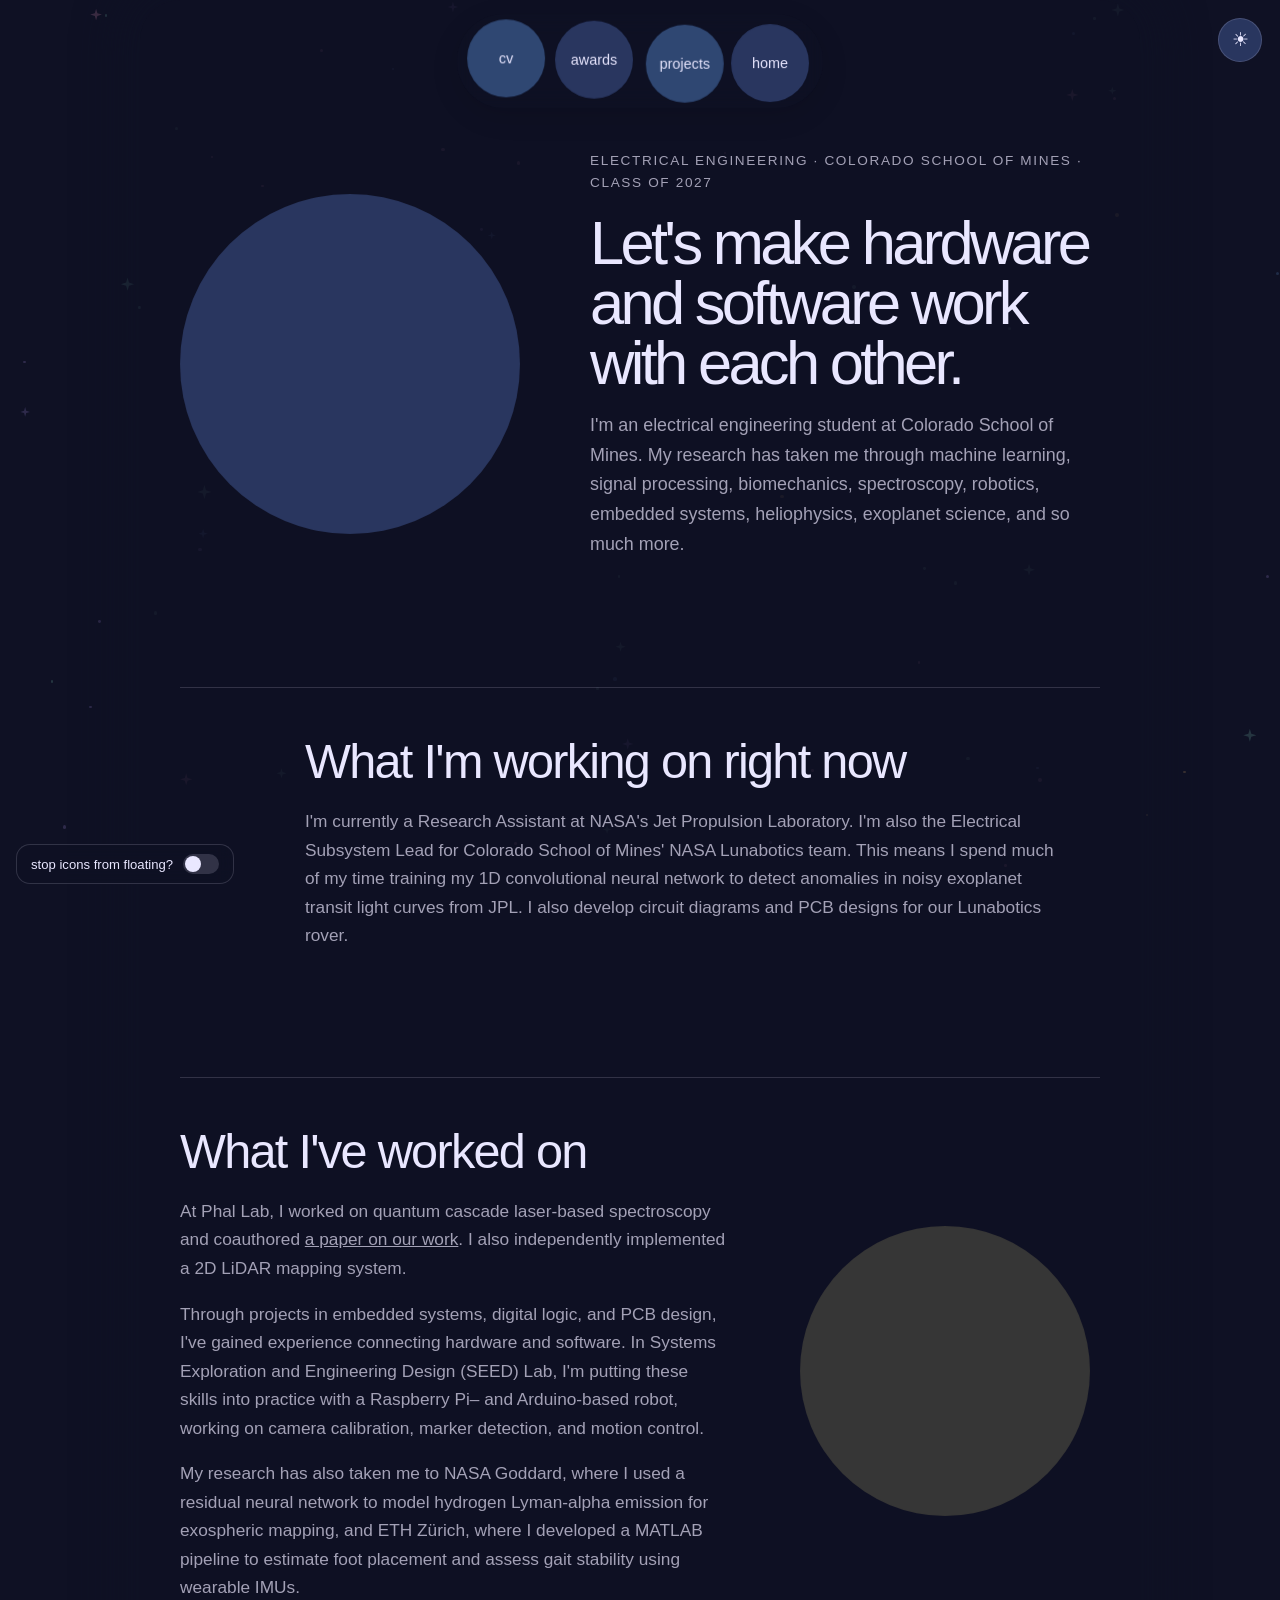
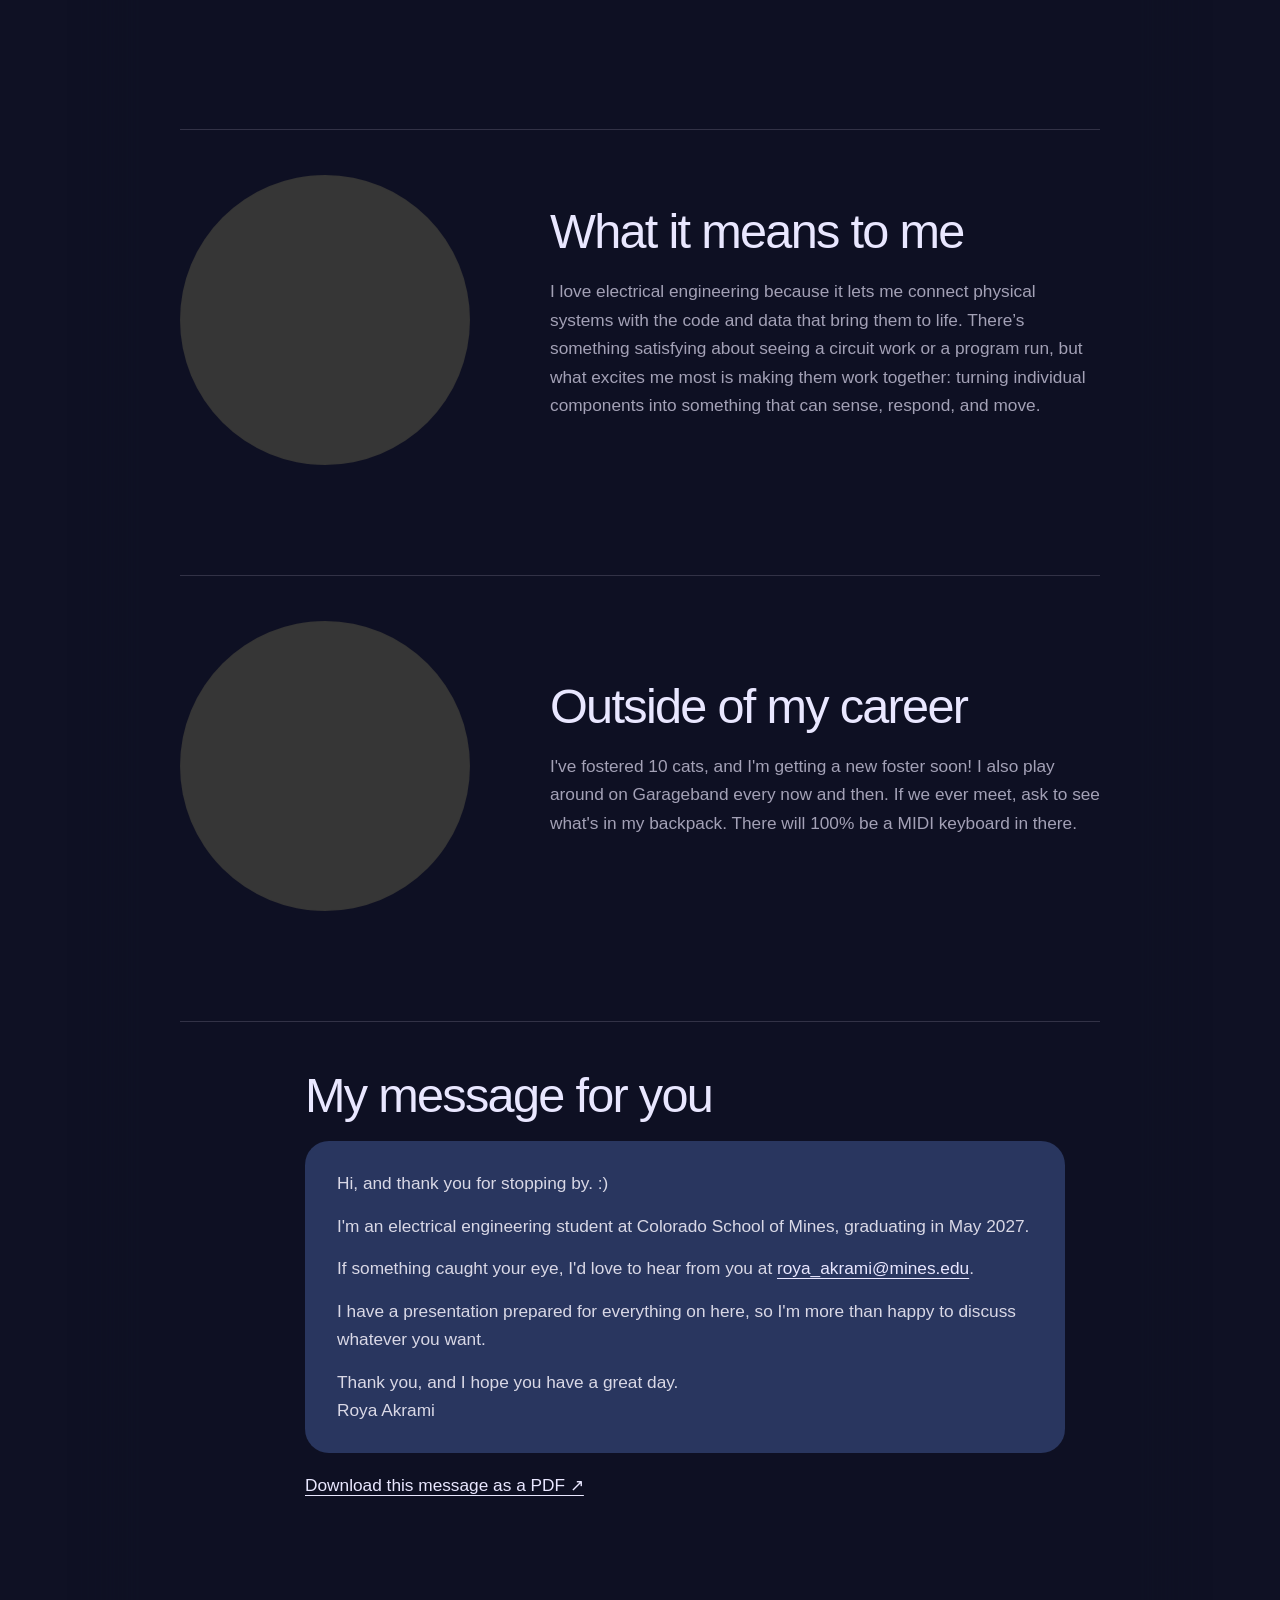
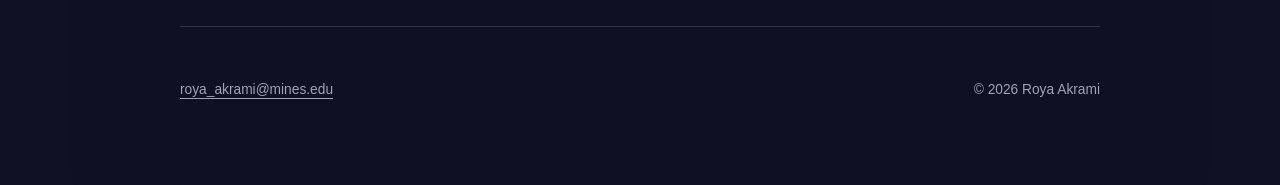
==== about.html @ 5b6cf04a "Update about.html" ====
<!doctype html>
<html lang="en">
<head>
  <meta charset="utf-8">
  <meta name="viewport" content="width=device-width, initial-scale=1">
  <title>About | Roya Akrami</title>
  <script>try{if(localStorage.getItem('theme')!=='light')document.documentElement.dataset.theme='dark'}catch(e){document.documentElement.dataset.theme='dark'}</script>
  <link rel="preconnect" href="https://fonts.googleapis.com"><link rel="preconnect" href="https://fonts.gstatic.com" crossorigin><link href="https://fonts.googleapis.com/css2?family=Alegreya:wght@400;500;700&family=Roboto:wght@400;500;700&display=swap" rel="stylesheet">
  <meta property="og:type" content="website">
  <meta property="og:title" content="Roya Akrami · Electrical Engineering Senior">
  <meta property="og:description" content="Electrical engineering, deep learning, and space science research at Colorado School of Mines.">
  <meta property="og:image" content="https://YOUR-SITE-ADDRESS/assets/og-image.png">
  <meta name="twitter:card" content="summary_large_image">
  <meta name="twitter:image" content="https://YOUR-SITE-ADDRESS/assets/og-image.png">
  <link rel="stylesheet" href="styles.css">
  <script src="script.js" defer></script>
</head>
<body class="section-page page-about" data-page="about">
  <div class="page-layout">
    <header class="section-orbit" aria-label="About page heading">
      <div class="bubble active-page-bubble bubble-lavender-light"><span>about</span></div>
    </header>

    <nav class="side-nav" aria-label="Portfolio sections">
      <a class="bubble bubble-link side-bubble bubble-sage" href="cv.html"><span>cv</span></a>
      <a class="bubble bubble-link side-bubble bubble-lavender-light" href="awards.html"><span>awards</span></a>
      <a class="bubble bubble-link side-bubble bubble-sage" href="projects.html"><span>projects</span></a>
      <a class="bubble bubble-link side-bubble bubble-lavender-light" href="home.html"><span>home</span></a>
    </nav>

    <main class="scroll-content about-content">
      <section class="about-intro content-block">
        <div data-title="Roya Akrami" data-caption="Headshot." class="round-photo profile-photo" style="--photo:url('assets/photos/profile.jpg')">
          
        </div>
        <div class="intro-copy">
          <p class="kicker">Electrical Engineering · Colorado School of Mines · Class of 2027</p>
          <h1>Let's make hardware and software work with each other.</h1>
          <p>I'm an electrical engineering student at Colorado School of Mines. My research has taken me through machine learning, signal processing, biomechanics, spectroscopy, robotics, embedded systems, heliophysics, exoplanet science, and so much more.</p>
        </div>
      </section>

      <section class="content-block text-section">
      <span class="section-number">  </span>
        <div>
          <h2>What I'm working on right now</h2>
          <p>I'm currently a Research Assistant at NASA's Jet Propulsion Laboratory. I'm also the Electrical Subsystem Lead for Colorado School of Mines' NASA Lunabotics team. This means I spend much of my time training my 1D convolutional neural network to detect anomalies in noisy exoplanet transit light curves from JPL. I also develop circuit diagrams and PCB designs for our Lunabotics rover.</p>
        </div>
      </section>

      <section class="content-block split-section">
        <div>
          <span class="section-number"> </span>
          <h2>What I've worked on</h2>
        
          <p>At Phal Lab, I worked on quantum cascade laser-based spectroscopy and coauthored <a href="https://pubmed.ncbi.nlm.nih.gov/41113146/" target="_blank" rel="noopener noreferrer">a paper on our work</a>. I also independently implemented a 2D LiDAR mapping system.</p>
        
          <p>Through projects in embedded systems, digital logic, and PCB design, I've gained experience connecting hardware and software. In Systems Exploration and Engineering Design (SEED) Lab, I'm putting these skills into practice with a Raspberry Pi– and Arduino-based robot, working on camera calibration, marker detection, and motion control.</p>
        
          <p>My research has also taken me to NASA Goddard, where I used a residual neural network to model hydrogen Lyman-alpha emission for exospheric mapping, and ETH Zürich, where I developed a MATLAB pipeline to estimate foot placement and assess gait stability using wearable IMUs.</p>
        </div>
        <div data-title="Research" data-caption="A moment from my research. Add a caption about where and when this was taken." class="round-photo medium-photo bubble-sage" style="--photo:url('assets/photos/about-research.jpg')">
          
        </div>
      </section>

      <section class="content-block split-section reverse">
        <div data-title="Presenting" data-caption="Presenting my work. Add a caption about the event." class="round-photo medium-photo bubble-lavender-light" style="--photo:url('assets/photos/about-presentation.jpg')">
          
        </div>
        <div>
      <span class="section-number">  </span>
          <h2>What it means to me</h2>
          <p>I love electrical engineering because it lets me connect physical systems with the code and data that bring them to life. There’s something satisfying about seeing a circuit work or a program run, but what excites me most is making them work together: turning individual components into something that can sense, respond, and move.</p>
        </div>
      </section>


      <section class="content-block split-section reverse">
        <div data-title="Presenting" data-caption="Presenting my work. Add a caption about the event." class="round-photo medium-photo bubble-lavender-light" style="--photo:url('assets/photos/about-presentation.jpg')">
          
        </div>
        <div>
      <span class="section-number">  </span>
          <h2>Outside of my career</h2>
          <p>I've fostered 10 cats, and I'm getting a new foster soon! I also play around on Garageband every now and then. If we ever meet, ask to see what's in my backpack. There will 100% be a MIDI keyboard in there.</p>
        </div>
      </section>
      
      <section class="content-block text-section cover-letter" id="cover-letter">
        <span class="section-number"> </span>
        <div>
          <h2>My message for you</h2>
          <div class="message-box">
            <p>Hi, and thank you for stopping by. :) </p>
            <p>I'm an electrical engineering student at Colorado School of Mines, graduating in May 2027.</p>
            <p>If something caught your eye, I'd love to hear from you at <a href="mailto:roya_akrami@mines.edu">roya_akrami@mines.edu</a>.</p>
            <p>I have a presentation prepared for everything on here, so I'm more than happy to discuss whatever you want.</p>
            <p>Thank you, and I hope you have a great day.<br>Roya Akrami</p>
          </div>
          <p class="cover-link"><a href="assets/cover-letter.pdf" target="_blank" rel="noopener">Download this message as a PDF ↗</a></p>
        </div>
      </section>

      <footer class="minimal-footer">
        <a href="mailto:roya_akrami@mines.edu">roya_akrami@mines.edu</a>
        <span>© 2026 Roya Akrami</span>
      </footer>
    </main>
  </div>
</body>
</html>
---- styles.css ----
:root {
  --ink: #211e36;
  --text: #25242a;
  --muted: #716f79;
  --paper: #ffffff;
  --lavender: #b9d7f5;
  --lavender-light: #e6f1ff;
  --sage: #d0e5fa;
  --line: rgba(33, 30, 54, 0.14);
  --shadow: 0 20px 60px rgba(30, 28, 51, 0.08);
  --side-space: 220px;
}

* { box-sizing: border-box; }
html { scroll-behavior: smooth; }
body { margin: 0; background: var(--paper); color: var(--text); font-family: Arial, Helvetica, sans-serif; }
a { color: inherit; }
button, a { -webkit-tap-highlight-color: transparent; }

.bubble {
  display: grid;
  place-items: center;
  border-radius: 50%;
  color: var(--ink);
  text-decoration: none;
  text-align: center;
  user-select: none;
  transform-origin: center;
}
.bubble-sage { background: var(--sage); }
.bubble-lavender { background: var(--lavender); }
.bubble-lavender-light { background: var(--lavender-light); }
.bubble-link { cursor: pointer; transition: filter 180ms ease, box-shadow 180ms ease; }
.bubble-link:hover { filter: saturate(1.06) brightness(.985); box-shadow: var(--shadow); }
.bubble-link:focus-visible { outline: 3px solid var(--ink); outline-offset: 5px; }

/* HOME */
.home-page { min-height: 100vh; overflow: hidden; }
.bubble-home { position: relative; width: 100vw; height: 100vh; min-height: 680px; overflow: hidden; background: #fff; }
.home-note { position: absolute; top: 7vh; left: 21vw; z-index: 2; font-size: clamp(1rem, 1.5vw, 1.45rem); color: var(--muted); letter-spacing: .01em; }
.home-caption { position: absolute; left: 50%; bottom: 4.5vh; transform: translateX(-50%); z-index: 2; width: min(90vw, 850px); text-align: center; font-size: .95rem; color: var(--muted); letter-spacing: .06em; text-transform: uppercase; }
.name-bubble { position: absolute; z-index: 4; left: 50%; top: 50%; width: clamp(330px, 31vw, 500px); aspect-ratio: 1; transform: translate(-50%, -50%); font-size: clamp(3.6rem, 6vw, 6.8rem); line-height: .98; letter-spacing: -.055em; animation: breathe 7s ease-in-out infinite; }
.name-bubble strong { font-weight: 700; }
.home-nav { position: absolute; z-index: 3; width: clamp(165px, 15vw, 245px); aspect-ratio: 1; font-size: clamp(1.45rem, 2.3vw, 2.4rem); letter-spacing: -.03em; }
.about-bubble { left: 24%; top: 22%; animation: floatA 8s ease-in-out infinite; }
.projects-bubble { right: 13%; top: 19%; animation: floatB 9s ease-in-out infinite; }
.cv-bubble { left: 11%; bottom: 14%; animation: floatB 8.5s ease-in-out infinite reverse; }
.awards-bubble { right: 11%; bottom: 14%; animation: floatA 9.5s ease-in-out infinite reverse; }

@keyframes floatA { 0%,100%{translate:0 0;} 35%{translate:14px -18px;} 70%{translate:-8px 11px;} }
@keyframes floatB { 0%,100%{translate:0 0;} 40%{translate:-13px 15px;} 75%{translate:10px -8px;} }
@keyframes breathe { 0%,100%{scale:1;} 50%{scale:1.018;} }

/* SECTION PAGE LAYOUT */
.section-page { min-height: 100vh; background: #fff; }
.page-layout { position: relative; min-height: 100vh; }
.section-orbit { position: fixed; z-index: 20; top: 34px; left: 42px; width: 300px; pointer-events: none; }
.active-page-bubble { width: clamp(185px, 18vw, 290px); aspect-ratio: 1; font-size: clamp(1.8rem, 2.4vw, 2.8rem); box-shadow: 0 15px 50px rgba(33,30,54,.04); pointer-events: auto; }
.orbit-note { width: 240px; margin: 18px 0 0 18px; color: var(--muted); font-size: .86rem; line-height: 1.35; }
.side-nav { position: fixed; z-index: 30; top: 50%; right: 38px; transform: translateY(-50%); display: grid; gap: 8px; }
.side-bubble { width: clamp(88px, 8.8vw, 135px); aspect-ratio: 1; font-size: clamp(.9rem, 1.25vw, 1.25rem); animation: sideFloat 7s ease-in-out infinite; }
.side-bubble:nth-child(2) { animation-delay: -1.6s; }
.side-bubble:nth-child(3) { animation-delay: -3.2s; }
.side-bubble:nth-child(4) { animation-delay: -4.8s; }
@keyframes sideFloat { 0%,100%{translate:0 0;} 50%{translate:0 -7px;} }

.scroll-content { width: min(100% - var(--side-space), 1080px); margin-left: clamp(70px, 17vw, 310px); padding: 220px 60px 80px 0; }
.content-block { margin-bottom: 110px; }
.kicker { margin: 0 0 18px; color: var(--muted); font-size: .85rem; letter-spacing: .12em; text-transform: uppercase; }
h1 { margin: 0; max-width: 920px; color: var(--ink); font-size: clamp(3rem, 6vw, 6.3rem); line-height: .98; letter-spacing: -.06em; font-weight: 500; }
h2 { color: var(--ink); letter-spacing: -.035em; }
p { line-height: 1.65; }
.page-copy > p:last-child { max-width: 760px; margin-top: 28px; color: var(--muted); font-size: 1.15rem; }

/* PHOTO CIRCLES */
.round-photo { position: relative; flex: 0 0 auto; overflow: hidden; border-radius: 50%; background-color: var(--lavender-light); background-image: var(--photo); background-size: cover; background-position: center; box-shadow: inset 0 0 0 1px rgba(33,30,54,.03); }
.round-photo::after { content:""; position:absolute; inset:0; background: linear-gradient(180deg, transparent 60%, rgba(33,30,54,.20)); opacity:.35; pointer-events:none; }
.photo-hint { position: absolute; z-index: 2; left: 50%; top: 50%; transform: translate(-50%, -50%); width: 75%; text-align: center; color: rgba(33,30,54,.65); font-size: .78rem; line-height: 1.35; }

/* ABOUT */
.about-intro { display: grid; grid-template-columns: 340px 1fr; gap: 70px; align-items: center; }
.profile-photo { width: 340px; height: 340px; }
.intro-copy h1 { font-size: clamp(2.8rem, 4.8vw, 5.4rem); }
.intro-copy > p:last-child { color: var(--muted); font-size: 1.12rem; }
.text-section { display: grid; grid-template-columns: 90px 1fr; gap: 35px; padding-top: 45px; border-top: 1px solid var(--line); }
.section-number { font-size: .85rem; color: var(--muted); }
.text-section h2, .split-section h2 { margin: 0 0 18px; font-size: clamp(2.2rem, 3.8vw, 4rem); font-weight: 500; }
.text-section p, .split-section p { max-width: 760px; color: var(--muted); font-size: 1.08rem; }
.split-section { display: grid; grid-template-columns: minmax(0,1fr) 300px; gap: 70px; align-items: center; padding-top: 45px; border-top: 1px solid var(--line); }
.split-section.reverse { grid-template-columns: 300px minmax(0,1fr); }
.medium-photo { width: 290px; height: 290px; }

/* PROJECTS */
.project-story { display: grid; grid-template-columns: 310px minmax(0,1fr); gap: 65px; align-items: center; min-height: 360px; padding-top: 55px; border-top: 1px solid var(--line); }
.project-story.flip { grid-template-columns: minmax(0,1fr) 310px; }
.project-story.flip .round-photo { grid-column: 2; }
.project-story.flip .story-copy { grid-column: 1; grid-row: 1; }
.project-circle { width: 300px; height: 300px; }
.project-meta { margin: 0 0 12px; color: var(--muted); font-size: .86rem; letter-spacing: .04em; }
.story-copy h2 { margin: 0 0 16px; font-size: clamp(2rem, 3.5vw, 3.8rem); font-weight: 500; line-height: 1.05; }
.story-copy p:not(.project-meta):not(.tools) { max-width: 650px; color: var(--muted); font-size: 1.08rem; }
.tools { margin-top: 28px; color: var(--ink); font-size: .9rem; letter-spacing: .04em; }

/* AWARDS */
.award-list { border-top: 1px solid var(--line); }
.award-item { display: grid; grid-template-columns: 110px 1fr; gap: 36px; padding: 42px 0 46px; border-bottom: 1px solid var(--line); }
.award-year { display: grid; place-items: center; width: 82px; height: 82px; border-radius: 50%; background: var(--lavender-light); color: var(--ink); font-size: .9rem; }
.award-item:nth-child(odd) .award-year { background: var(--sage); }
.award-item h2 { margin: 0 0 10px; font-size: clamp(1.7rem, 2.8vw, 2.8rem); font-weight: 500; }
.award-item p { max-width: 730px; margin: 0 0 10px; color: var(--muted); font-size: 1.02rem; }
.award-item div > span { color: var(--muted); font-size: .88rem; }
.award-photo-row { display: flex; justify-content: space-between; gap: 24px; }
.award-photo { width: min(28%, 260px); aspect-ratio: 1; }
.leadership-bubble-section { display: grid; grid-template-columns: 240px 1fr; gap: 60px; padding-top: 50px; border-top: 1px solid var(--line); }
.leadership-bubble { display: grid; place-items: center; width: 220px; height: 220px; border-radius: 50%; color: var(--ink); font-size: 1.35rem; }
.leadership-copy { display: grid; gap: 60px; }
.leadership-copy h2 { margin: 0 0 14px; font-size: clamp(1.8rem, 2.9vw, 3rem); font-weight: 500; }
.leadership-copy article > p:last-child { color: var(--muted); }

/* CV */
.cv-actions { display: flex; flex-wrap: wrap; gap: 12px; margin-top: 32px; }
.cv-actions a { padding: 11px 16px; border: 1px solid var(--ink); border-radius: 999px; text-decoration: none; font-size: .9rem; }
.cv-actions a:hover { background: var(--ink); color: #fff; }
.cv-section { display: grid; grid-template-columns: 180px minmax(0,1fr); gap: 50px; padding-top: 45px; border-top: 1px solid var(--line); }
.cv-label { color: var(--muted); font-size: .85rem; letter-spacing: .1em; text-transform: uppercase; }
.cv-body { display: grid; gap: 46px; }
.cv-body article { max-width: 780px; }
.cv-heading { display: flex; justify-content: space-between; gap: 30px; align-items: baseline; }
.cv-heading h2, .compact-list h2, .cv-awards-grid h2 { margin: 0; font-size: clamp(1.4rem, 2.2vw, 2rem); font-weight: 500; }
.cv-heading span { flex: 0 0 auto; color: var(--muted); font-size: .86rem; }
.role { margin: 7px 0 8px; color: var(--ink); font-weight: 600; }
.cv-body p, .cv-body li { color: var(--muted); line-height: 1.6; }
.cv-body ul { margin: 10px 0 0; padding-left: 20px; }
.cv-body li + li { margin-top: 8px; }
.compact-list { gap: 30px; }
.compact-list p { margin-bottom: 0; }
.cv-awards-grid { grid-template-columns: repeat(2, minmax(0,1fr)); gap: 28px 45px; }
.cv-awards-grid article { padding-bottom: 22px; border-bottom: 1px solid var(--line); }
.cv-awards-grid p { margin: 8px 0 0; }
.skill-cloud { margin: 0; color: var(--ink) !important; font-size: clamp(1.35rem, 2.5vw, 2.3rem); line-height: 1.45 !important; letter-spacing: -.02em; }
.contact-lines { gap: 12px; }
.contact-lines a { width: fit-content; text-underline-offset: 4px; }

.minimal-footer { display: flex; justify-content: space-between; gap: 30px; padding: 55px 0 8px; border-top: 1px solid var(--line); color: var(--muted); font-size: .86rem; }
.minimal-footer a { text-underline-offset: 4px; }

/* TRANSITION OVERLAY CREATED BY JS */
.transition-bubble { position: fixed; z-index: 9999; margin: 0; border-radius: 50%; pointer-events: none; display: grid; place-items: center; color: var(--ink); text-align:center; will-change: transform; }
.transition-bubble span { transition: opacity 180ms ease; }
body.is-transitioning .transition-bubble span { opacity: 0; }

@media (max-width: 1100px) {
  :root { --side-space: 165px; }
  .section-orbit { left: 28px; }
  .side-nav { right: 24px; }
  .scroll-content { margin-left: 220px; padding-right: 40px; }
  .about-intro { grid-template-columns: 260px 1fr; gap: 45px; }
  .profile-photo { width: 260px; height: 260px; }
  .project-story, .project-story.flip { grid-template-columns: 240px 1fr; gap: 45px; }
  .project-story.flip .round-photo { grid-column: 1; }
  .project-story.flip .story-copy { grid-column: 2; }
  .project-circle { width: 230px; height: 230px; }
}

@media (max-width: 820px) {
  .home-note { left: 8vw; top: 5vh; }
  .name-bubble { width: min(62vw, 390px); }
  .home-nav { width: min(31vw, 190px); }
  .about-bubble { left: 5%; top: 22%; }
  .projects-bubble { right: 5%; top: 20%; }
  .cv-bubble { left: 5%; bottom: 17%; }
  .awards-bubble { right: 5%; bottom: 16%; }
  .home-caption { font-size: .75rem; }

  .section-orbit { position: absolute; top: 24px; left: 22px; width: auto; }
  .active-page-bubble { width: 160px; }
  .orbit-note { display: none; }
  .side-nav { position: fixed; top: auto; bottom: 14px; left: 50%; right: auto; transform: translateX(-50%); display: flex; gap: 6px; padding: 7px; border-radius: 999px; background: rgba(255,255,255,.86); backdrop-filter: blur(12px); box-shadow: 0 10px 30px rgba(33,30,54,.08); }
  .side-bubble { width: 62px; font-size: .75rem; animation: none; }
  .scroll-content { width: auto; margin-left: 0; padding: 220px 22px 110px; }
  .about-intro { grid-template-columns: 1fr; }
  .profile-photo { width: min(70vw, 330px); height: auto; aspect-ratio: 1; }
  .split-section, .split-section.reverse { grid-template-columns: 1fr; }
  .medium-photo { width: min(65vw, 280px); height: auto; aspect-ratio: 1; }
  .split-section.reverse .round-photo { grid-row: 2; }
  .project-story, .project-story.flip { grid-template-columns: 1fr; gap: 30px; }
  .project-story.flip .round-photo, .project-story.flip .story-copy { grid-column: 1; }
  .project-story.flip .round-photo { grid-row: 1; }
  .project-story.flip .story-copy { grid-row: 2; }
  .project-circle { width: min(68vw, 300px); height: auto; aspect-ratio: 1; }
  .award-photo-row { flex-wrap: wrap; justify-content: flex-start; }
  .award-photo { width: 42%; }
  .leadership-bubble-section { grid-template-columns: 1fr; }
  .leadership-bubble { width: 180px; height: 180px; }
  .cv-section { grid-template-columns: 1fr; gap: 24px; }
  .cv-label { padding-bottom: 9px; border-bottom: 1px solid var(--line); }
}

@media (max-width: 560px) {
  .bubble-home { min-height: 620px; }
  .name-bubble { top: 48%; width: 66vw; font-size: 13vw; }
  .home-nav { width: 30vw; font-size: 1rem; }
  .about-bubble { top: 19%; left: 4%; }
  .projects-bubble { top: 17%; right: 4%; }
  .cv-bubble { left: 4%; bottom: 14%; }
  .awards-bubble { right: 4%; bottom: 12%; }
  .home-caption { bottom: 2vh; font-size: .63rem; }
  h1 { font-size: clamp(2.8rem, 14vw, 4.5rem); }
  .text-section { grid-template-columns: 1fr; gap: 10px; }
  .award-item { grid-template-columns: 1fr; gap: 20px; }
  .award-photo { width: 68%; }
  .cv-heading { display: block; }
  .cv-heading span { display: block; margin-top: 6px; }
  .cv-awards-grid { grid-template-columns: 1fr; }
  .minimal-footer { flex-direction: column; }
}

@media (prefers-reduced-motion: reduce) {
  *, *::before, *::after { scroll-behavior: auto !important; animation-duration: .01ms !important; animation-iteration-count: 1 !important; transition-duration: .01ms !important; }
}
.page-entry-wash { position: fixed; inset: 0; z-index: 9998; pointer-events: none; }


/* give the floating bubbles enough space */
.home-page {
  overflow: auto;
}

.bubble-home {
  --nav-size: min(18vw, 245px);
  --name-size: min(34vw, 500px);

  display: grid;
  grid-template-columns: var(--nav-size) var(--name-size) var(--nav-size);
  grid-template-areas:
    "about name projects"
    "cv name awards"
    "caption caption caption";

  gap: 48px;
  place-items: center;
  place-content: center;
  width: 100%;
  height: auto;
  min-height: 100vh;
  padding: 40px 24px;
}

/* let the grid position the bubbles */
.bubble-home > .bubble {
  position: relative;
  inset: auto;
  transform: none;
}

.bubble-home .name-bubble {
  grid-area: name;
  width: var(--name-size);
}

.bubble-home .home-nav {
  width: var(--nav-size);
}

.bubble-home .about-bubble { grid-area: about; }
.bubble-home .projects-bubble { grid-area: projects; }
.bubble-home .cv-bubble { grid-area: cv; }
.bubble-home .awards-bubble { grid-area: awards; }

.bubble-home .home-caption {
  grid-area: caption;
  position: static;
  transform: none;
  width: 100%;
}

/* smaller screens: put the name between two rows of links */
@media (max-width: 820px) {
  .bubble-home {
    --nav-size: min(30vw, 180px);
    --name-size: min(62vw, 360px);

    grid-template-columns: repeat(2, var(--nav-size));
    grid-template-areas:
      "about projects"
      "name name"
      "cv awards"
      "caption caption";

    gap: 42px;
    padding: 32px 20px;
  }
}

/* remove the large top-left bubble */
.section-orbit {
  display: none;
}

/* reduce the space above the page content */
.section-page .scroll-content {
  padding-top: 70px;
}

@media (min-width: 821px) {
  .side-nav {
    left: 38px;
    right: auto;
  }
}

/* TWINKLING STARS */
/* The stars sit above the white background and behind all the page content. */
body { isolation: isolate; }
.bubble-home { background: transparent; }

.star-field {
  position: fixed;
  inset: 0;
  z-index: -1;
  overflow: hidden;
  pointer-events: none;
}

.twinkle-star {
  position: absolute;
  display: block;
  border-radius: 50%;
  background: #669bd5;
  opacity: .3;
  animation: star-twinkle 5s ease-in-out infinite;
}

/* A few larger, four-point stars mixed in with the little dots. */
.twinkle-star.sparkle {
  border-radius: 0;
  clip-path: polygon(50% 0%, 61% 38%, 100% 50%, 61% 62%, 50% 100%, 39% 62%, 0% 50%, 39% 38%);
}

@keyframes star-twinkle {
  0%, 100% { opacity: .15; transform: scale(.75); }
  50% { opacity: .8; transform: scale(1.15); }
}

/* Keep the stars still when a visitor has requested less animation. */
@media (prefers-reduced-motion: reduce) {
  .twinkle-star {
    animation: none !important;
    opacity: .3;
    transform: none;
  }
}

/* AWARDS PAGE: use the existing award rows instead of CV sections. */
.page-awards .scroll-content {
  width: min(1000px, calc(100% - 280px));
  margin-left: clamp(200px, 18vw, 280px);
  padding-right: 0;
}

.page-awards .page-copy { margin-bottom: 48px; }
.page-awards .award-list { border-top: 0; margin-bottom: 56px; }

.page-awards .award-item {
  grid-template-columns: 82px minmax(0, 1fr) auto;
  align-items: start;
  gap: 28px;
  padding: 32px 0;
}

.page-awards .award-item h2 {
  font-size: clamp(1.4rem, 2.2vw, 2.1rem);
  line-height: 1.15;
}

.page-awards .award-kind {
  margin: 0 0 8px;
  color: #4d6a87;
  font-size: .72rem;
  letter-spacing: .1em;
  text-transform: uppercase;
}

.page-awards .award-date { margin-bottom: 0; font-size: .9rem; }

.award-amount {
  padding-top: 22px;
  color: var(--ink);
  font-size: 1.1rem;
  white-space: nowrap;
}

.award-amount small { font-size: .8rem; color: var(--muted); }

.page-awards .award-featured {
  margin-bottom: 8px;
  padding: 28px;
  border: 1px solid #d2e3f4;
  border-radius: 24px;
  background: rgba(230, 241, 255, .8);
}

.page-awards .award-featured .award-year { background: #fff; }

@media (max-width: 1100px) {
  .page-awards .award-item { grid-template-columns: 82px minmax(0, 1fr); }
  .award-amount { grid-column: 2; padding-top: 0; margin-top: -12px; }
}

@media (max-width: 820px) {
  .page-awards .scroll-content {
    width: auto;
    margin-left: 0;
    padding: 56px 22px 120px;
  }
}

@media (max-width: 560px) {
  .page-awards .award-item { grid-template-columns: 56px minmax(0, 1fr); gap: 18px; }
  .page-awards .award-year { width: 56px; height: 56px; font-size: .72rem; }
  .page-awards .award-featured { padding: 20px 16px; }
}


/* =====================================================
   NEW: night mode, stars, photos, lightbox, intro, CV
   ===================================================== */

/* ---------- Night mode ---------- */
:root { --veil: rgba(255,255,255,.74); --nav-bg: rgba(255,255,255,.86); --award-feature-bg: rgba(230,241,255,.8); --award-feature-line: #d2e3f4; --kind: #4d6a87; --star-max: .42; --select-bg: #f6c6e2; --select-text: #211e36; color-scheme: light; }
:root[data-theme="dark"] {
  --ink: #e9e7ff; --text: #d9d8e6; --muted: #a3a1b6; --paper: #0f1124;
  --lavender: #3b4b80; --lavender-light: #29365f; --sage: #2f4772;
  --line: rgba(233,231,255,.16); --shadow: 0 20px 60px rgba(0,0,0,.4);
  --veil: rgba(15,17,36,.74); --nav-bg: rgba(15,17,36,.86);
  --award-feature-bg: rgba(41,54,95,.7); --award-feature-line: #3b4b80; --kind: #9fb8d6;
  --star-max: .8; --select-bg: #8a63d2; --select-text: #ffffff; color-scheme: dark;
}
body, .section-page { background: var(--paper); transition: background-color 300ms ease, color 300ms ease; }
.bubble { transition: background-color 300ms ease; }
.page-awards .award-kind { color: var(--kind); }
.page-awards .award-featured { border-color: var(--award-feature-line); background: var(--award-feature-bg); }
.page-awards .award-featured .award-year { background: var(--paper); }
@media (max-width: 820px) { .side-nav { background: var(--nav-bg); } }

.theme-toggle {
  position: fixed; z-index: 60; top: 18px; right: 18px; width: 44px; height: 44px;
  border: 1px solid var(--line); border-radius: 50%; background: var(--lavender-light);
  color: var(--ink); font-size: 1.2rem; line-height: 1; cursor: pointer;
  display: grid; place-items: center; transition: transform 200ms ease, background-color 300ms ease;
}
.theme-toggle:hover { transform: rotate(18deg) scale(1.08); }
.theme-toggle:focus-visible { outline: 3px solid var(--ink); outline-offset: 3px; }

/* ---------- Highlight color ---------- */
::selection { background: var(--select-bg); color: var(--select-text); }
::-moz-selection { background: var(--select-bg); color: var(--select-text); }

/* ---------- Stars: pastel colors, quieter, faded behind text ---------- */
.twinkle-star { opacity: .2; }
@keyframes star-twinkle {
  0%, 100% { opacity: .08; transform: scale(.75); }
  50% { opacity: var(--star-max); transform: scale(1.1); }
}
/* Soft feathered veil behind the reading area so stars never fight with the words */
.section-page .scroll-content {
  background: var(--veil);
  border-radius: 40px;
  box-shadow: 0 0 40px 24px var(--veil);
}

/* ---------- Floating bubbles are now driven by script.js ---------- */
.bubble-home .home-nav, .side-bubble { animation: none; }
.bubble-home .bubble, .side-bubble, .enter-bubble { will-change: translate; }

/* ---------- Photos: black & white until hover (headshot stays in color) ---------- */
.round-photo { cursor: zoom-in; }
.round-photo:not(.profile-photo) { filter: grayscale(1); transition: filter 450ms ease, transform 450ms ease; }
.round-photo:not(.profile-photo):hover,
.round-photo:not(.profile-photo):focus-visible { filter: grayscale(0); }
.round-photo:focus-visible { outline: 3px solid var(--ink); outline-offset: 5px; }

/* ---------- Photo lightbox ---------- */
.lightbox { position: fixed; inset: 0; z-index: 200; display: grid; place-items: center; padding: 24px; background: rgba(15,17,36,.66); backdrop-filter: blur(6px); opacity: 0; visibility: hidden; transition: opacity 250ms ease, visibility 250ms; }
.lightbox.open { opacity: 1; visibility: visible; }
.lightbox-window { position: relative; width: min(920px, 100%); max-height: 92vh; display: grid; grid-template-rows: minmax(0, 1fr) auto; overflow: hidden; border-radius: 28px; background: var(--paper); color: var(--text); box-shadow: 0 30px 90px rgba(0,0,0,.35); transform: translateY(14px) scale(.98); transition: transform 280ms ease; }
.lightbox.open .lightbox-window { transform: none; }
.lightbox-image-wrap { display: grid; place-items: center; min-height: 160px; background: var(--lavender-light); overflow: hidden; }
.lightbox-image { display: none; max-width: 100%; max-height: 68vh; object-fit: contain; }
.lightbox-missing { display: none; margin: 60px 20px; color: var(--muted); }
.lightbox-text { padding: 22px 28px 26px; }
.lightbox-text h3 { margin: 0 0 8px; color: var(--ink); font-size: 1.3rem; font-weight: 600; letter-spacing: -.02em; }
.lightbox-text p { margin: 0; color: var(--muted); line-height: 1.55; }
.lightbox-close { position: absolute; z-index: 2; top: 12px; right: 12px; width: 40px; height: 40px; border: 0; border-radius: 50%; background: var(--paper); color: var(--ink); font-size: 1.6rem; line-height: 1; cursor: pointer; box-shadow: 0 4px 14px rgba(0,0,0,.2); }
.lightbox-close:focus-visible { outline: 3px solid var(--ink); outline-offset: 2px; }
body.lightbox-open { overflow: hidden; }

/* ---------- Intro page ---------- */
.intro-page { min-height: 100vh; overflow: hidden; }
.intro { min-height: 100vh; display: flex; flex-direction: column; align-items: center; justify-content: center; gap: 22px; padding: 40px 24px; text-align: center; }
.intro-title { max-width: 900px; font-size: clamp(2.6rem, 7vw, 6.4rem); min-height: 1.1em; }
.intro-sub { margin: 0; min-height: 1.6em; color: var(--muted); font-size: clamp(1.05rem, 2.2vw, 1.7rem); letter-spacing: -.01em; }
.caret { display: inline-block; width: 3px; height: .95em; margin-left: 4px; vertical-align: -.1em; background: var(--ink); animation: caret-blink 1s steps(1) infinite; }
.intro-sub .caret { height: .9em; }
@keyframes caret-blink { 50% { opacity: 0; } }
.enter-bubble { width: clamp(130px, 14vw, 180px); aspect-ratio: 1; margin-top: 28px; font-size: clamp(1.2rem, 1.8vw, 1.6rem); letter-spacing: -.02em; }
.intro-hint { margin: 0; color: var(--muted); font-size: .8rem; letter-spacing: .08em; text-transform: uppercase; }
.intro-ready .enter-bubble, .intro-ready .intro-hint { opacity: 0; pointer-events: none; transition: opacity 700ms ease; }
.intro-ready.intro-done .enter-bubble, .intro-ready.intro-done .intro-hint { opacity: 1; pointer-events: auto; }
.intro-ready.intro-done .intro-hint { opacity: .8; }

/* ---------- About: cover letter placeholder ---------- */
.placeholder-box { max-width: 760px; padding: 28px 32px; border: 2px dashed var(--line); border-radius: 24px; background: var(--lavender-light); }
.placeholder-box p { margin: 0 0 14px; color: var(--muted); font-size: 1.02rem; }
.placeholder-box p:last-child { margin-bottom: 0; }
.placeholder-box .placeholder-tag { color: var(--ink); font-size: .72rem; font-weight: 700; letter-spacing: .12em; }
.cover-link { margin-top: 18px; }
.cover-link a { color: var(--ink); text-underline-offset: 4px; }

/* ---------- CV page: PDF preview ---------- */
.cv-head { margin-bottom: 36px; }
.cv-viewer { height: min(82vh, 1100px); margin-bottom: 70px; overflow: hidden; border: 1px solid var(--line); border-radius: 24px; background: var(--lavender-light); }
.cv-viewer object { display: block; width: 100%; height: 100%; }
.cv-viewer p { padding: 40px 28px; color: var(--muted); }
.page-cv .cv-actions a { color: var(--ink); border-color: var(--ink); }
.page-cv .cv-actions a:hover { background: var(--ink); color: var(--paper); }
@media (max-width: 820px) { .cv-viewer { height: 70vh; } }

/* =====================================================
   ROUND 2: CV-style type, top nav, flip bubble, search
   ===================================================== */
body { font-family: "Roboto", Arial, Helvetica, sans-serif; }
h1, h2, h3, .name-bubble, .intro-title, .lightbox-text h3 { font-family: "Alegreya", Georgia, "Times New Roman", serif; }
h1 { font-weight: 500; letter-spacing: -.03em; }
h2 { letter-spacing: -.01em; }
.name-bubble { letter-spacing: -.03em; }
.award-item h2, .story-copy h2 { font-weight: 700; }
.section-page .scroll-content, .page-awards .scroll-content { margin-left: auto; margin-right: auto; width: min(1000px, calc(100% - 48px)); padding: 150px 40px 80px; }

/* Navigation along the top */
.side-nav, .side-nav:is(*) { position: fixed; top: 14px; left: 50%; right: auto; bottom: auto; transform: translateX(-50%); display: flex; flex-direction: row; gap: 10px; padding: 8px 12px; border-radius: 999px; background: var(--nav-bg); backdrop-filter: blur(10px); box-shadow: 0 8px 28px rgba(0,0,0,.12); }
.side-bubble { width: 78px; font-size: .9rem; }
@media (max-width: 560px) { .side-bubble { width: 62px; font-size: .75rem; } .section-page .scroll-content, .page-awards .scroll-content { padding: 120px 20px 80px; } }

/* Home: link bubbles across the top, name below */
.bubble-home { --nav-size: min(19vw, 210px); grid-template-columns: repeat(4, 1fr); grid-template-areas: "about projects awards cv" "name name name name" "caption caption caption caption"; grid-template-rows: auto 1fr auto; align-content: stretch; gap: 20px 16px; padding: 56px 24px 28px; }
.bubble-home .name-bubble { --name-size: min(60vw, 420px); }
@media (max-width: 820px) { .bubble-home { --nav-size: min(30vw, 150px); grid-template-columns: repeat(2, 1fr); grid-template-areas: "about projects" "awards cv" "name name" "caption caption"; } }

/* Name bubble flips to a photo */
.name-bubble { padding: 0; border: 0; background: none; font: inherit; color: var(--ink); cursor: pointer; perspective: 1200px; font-size: clamp(3.4rem, 6vw, 6.4rem); line-height: .98; font-family: "Alegreya", Georgia, serif; }
.name-bubble:focus-visible { outline: 3px solid var(--ink); outline-offset: 6px; }
.flip-inner { position: relative; width: 100%; height: 100%; transform-style: preserve-3d; transition: transform 850ms cubic-bezier(.5, 0, .2, 1); }
.name-bubble.flipped .flip-inner { transform: rotateY(180deg); }
.face { position: absolute; inset: 0; display: grid; place-items: center; border-radius: 50%; background: var(--lavender); backface-visibility: hidden; -webkit-backface-visibility: hidden; overflow: hidden; }
.face.back { transform: rotateY(180deg); }
.face.back img { position: absolute; inset: 0; width: 100%; height: 100%; object-fit: cover; }
.face .initials { font-size: .6em; opacity: .5; }
@media (prefers-reduced-motion: reduce) { .flip-inner { transition: none; } }

/* Float toggle */
.float-toggle { position: fixed; z-index: 60; left: 16px; bottom: 16px; display: flex; align-items: center; gap: 10px; padding: 9px 14px; border: 1px solid var(--line); border-radius: 14px; background: var(--nav-bg); color: var(--ink); font-size: .82rem; backdrop-filter: blur(8px); cursor: pointer; }
.float-toggle .track { position: relative; width: 36px; height: 20px; border-radius: 999px; background: var(--line); transition: background-color 200ms; }
.float-toggle .track::after { content: ""; position: absolute; top: 2px; left: 2px; width: 16px; height: 16px; border-radius: 50%; background: var(--ink); transition: transform 200ms; }
.float-toggle[aria-checked="true"] .track { background: var(--lavender); }
.float-toggle[aria-checked="true"] .track::after { transform: translateX(16px); }
.float-toggle:focus-visible { outline: 3px solid var(--ink); outline-offset: 3px; }
@media (max-width: 560px) { .float-toggle { bottom: 84px; } }

/* Projects: search, logo, empty state */
.project-search { display: grid; gap: 10px; max-width: 640px; margin-bottom: 60px; }
.project-search label { color: var(--muted); font-size: .9rem; }
.project-search input { width: 100%; padding: 14px 20px; border: 1px solid var(--line); border-radius: 999px; background: var(--lavender-light); color: var(--ink); font: inherit; font-size: 1rem; }
.project-search input:focus-visible { outline: 3px solid var(--ink); outline-offset: 3px; }
.project-search p { margin: 0; min-height: 1.4em; color: var(--muted); font-size: .88rem; }
.round-photo:not(.profile-photo).logo-photo { background-color: #fff; background-size: 72%; background-repeat: no-repeat; filter: none; }
.round-photo::after { display: none; }
.proj-empty { margin: 0 0 110px; color: var(--muted); font-size: 1.1rem; }

/* About message + CV note + awards, in a CV-like layout */
.message-box { max-width: 760px; padding: 28px 32px; border-radius: 24px; background: var(--lavender-light); }
.message-box p { margin: 0 0 14px; color: var(--text) !important; }
.message-box p:last-child { margin-bottom: 0; }
.message-box a, .award-link { color: var(--ink); text-underline-offset: 4px; }
.cv-note { max-width: 720px; margin: 22px 0 0; color: var(--muted); }
.page-awards .award-item { grid-template-columns: 82px minmax(0, 1fr) auto; }
.page-awards .award-date { margin: 0 0 12px; color: var(--ink); font-weight: 500; }
.page-awards .award-desc { margin-bottom: 12px; }
.award-link { font-size: .9rem; }
@media (max-width: 1100px) { .page-awards .award-item { grid-template-columns: 82px minmax(0, 1fr); } }
@media (max-width: 560px) { .page-awards .award-item { grid-template-columns: 56px minmax(0, 1fr); } }

body, h1, h2, h3, .name-bubble, .intro-title, .lightbox-text h3 {
  font-family: Arial, Helvetica, sans-serif;
}
h1 { letter-spacing: -.06em; }
h2 { letter-spacing: -.035em; }
.name-bubble { letter-spacing: -.055em; }
.award-item h2, .story-copy h2 { font-weight: 500; }
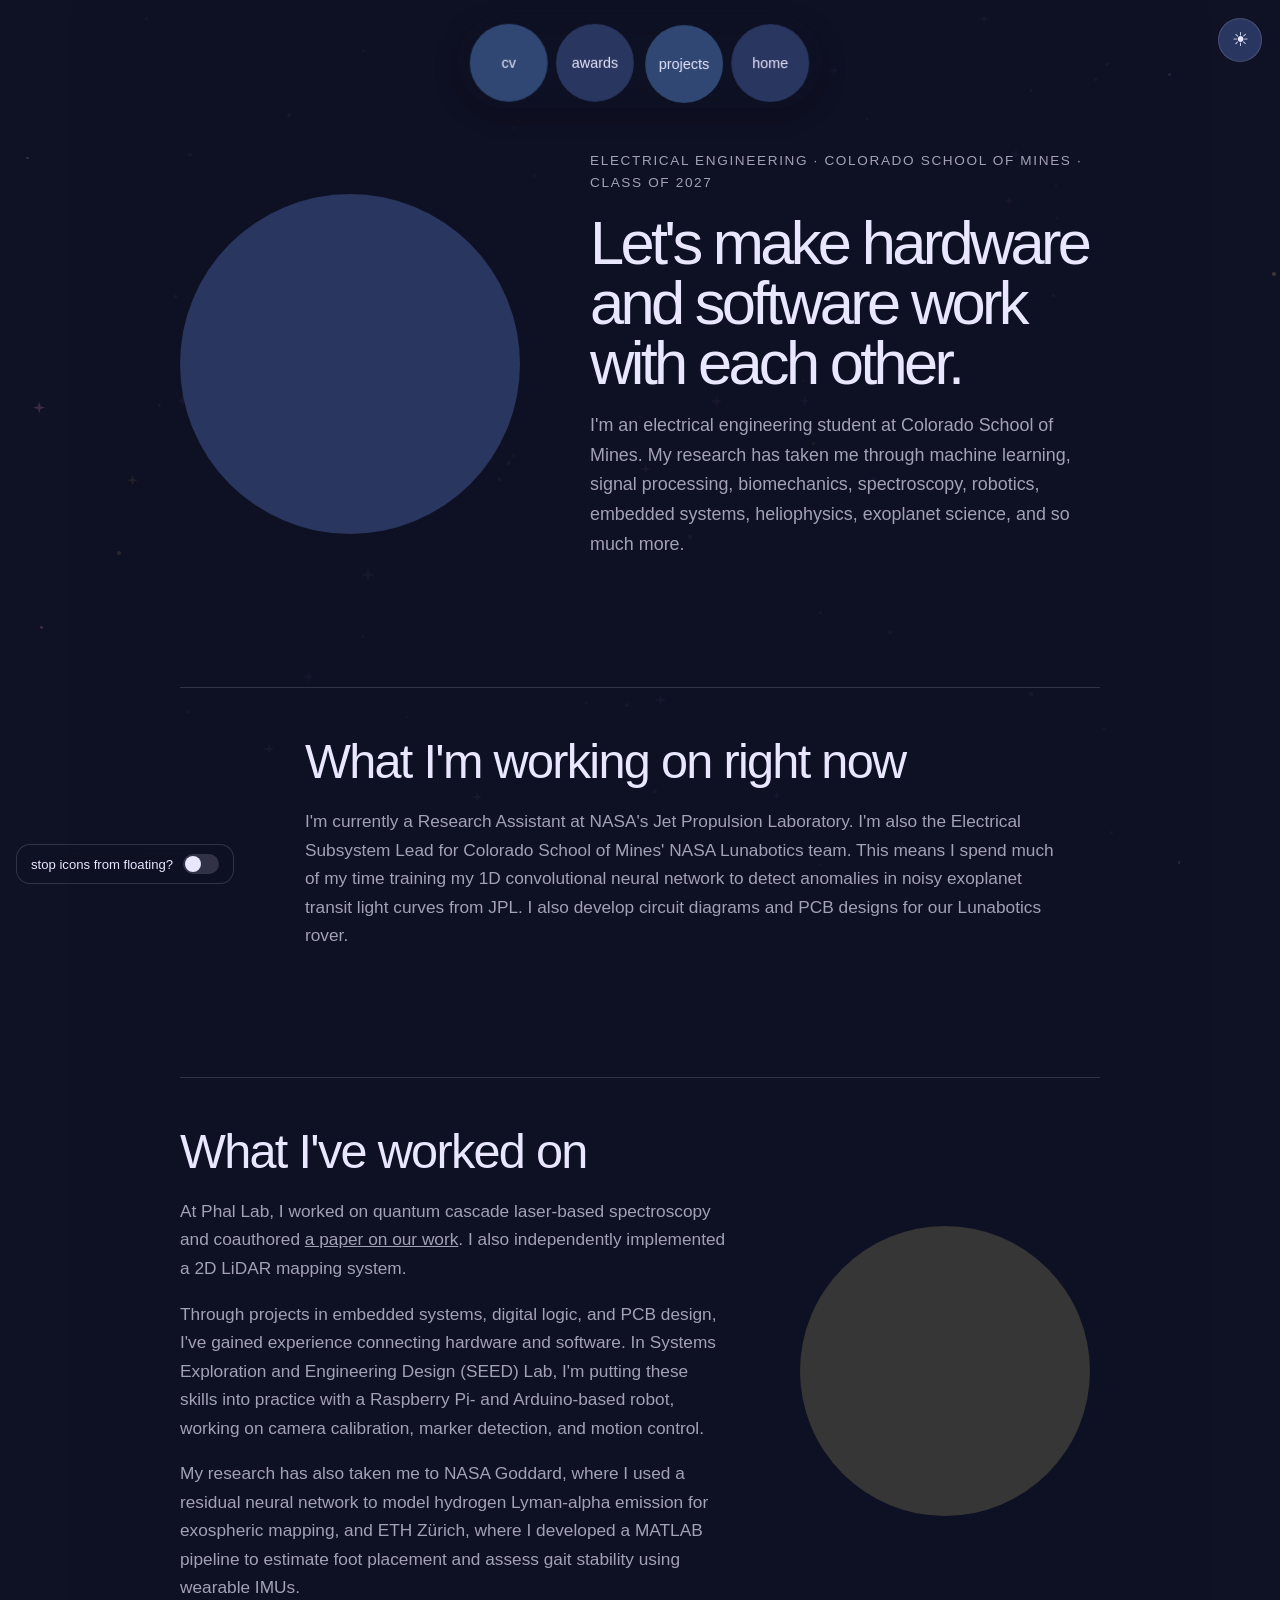
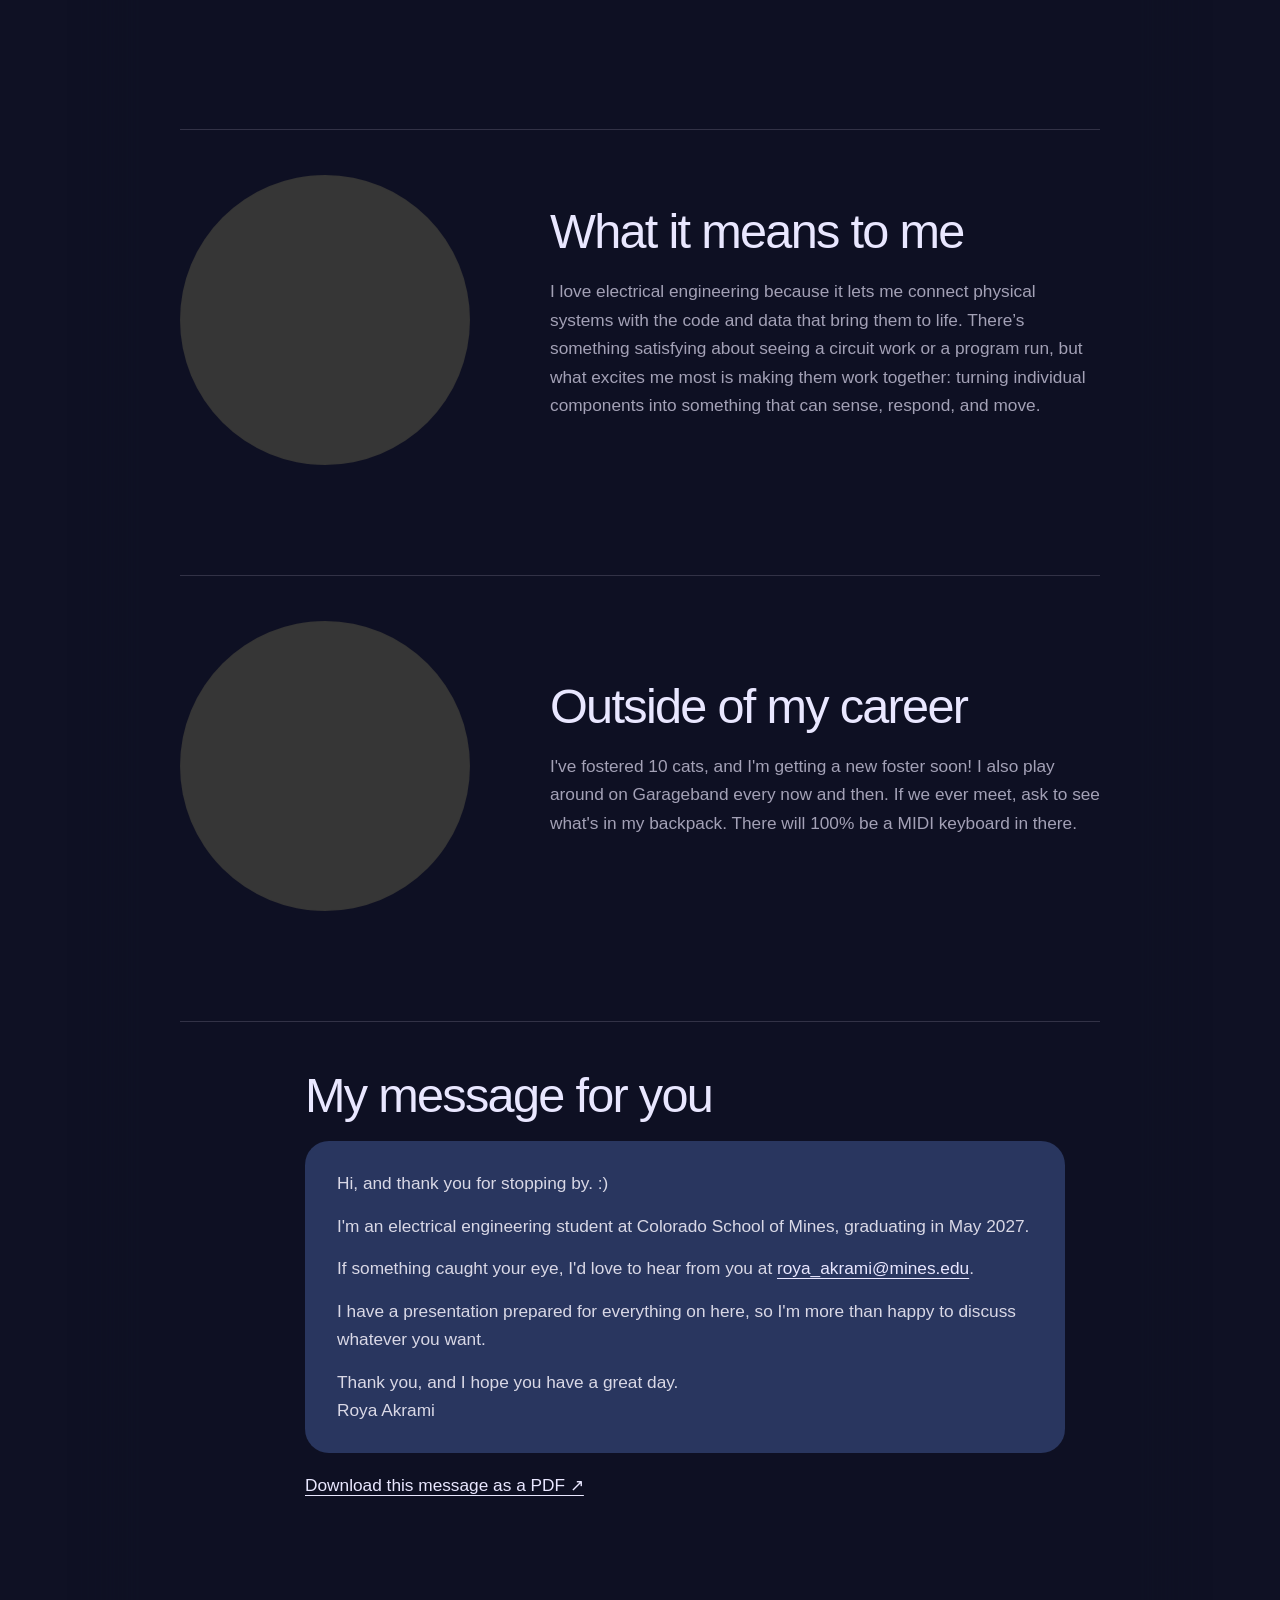
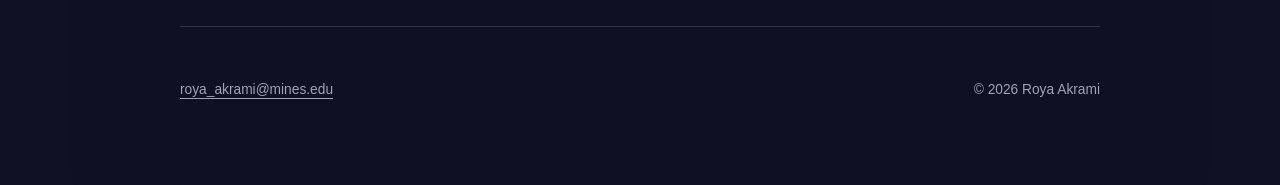
==== commit 65831bd1: "Update about.html" ====
--- a/about.html
+++ b/about.html
@@ -55,7 +55,7 @@
         
           <p>At Phal Lab, I worked on quantum cascade laser-based spectroscopy and coauthored <a href="https://pubmed.ncbi.nlm.nih.gov/41113146/" target="_blank" rel="noopener noreferrer">a paper on our work</a>. I also independently implemented a 2D LiDAR mapping system.</p>
         
-          <p>Through projects in embedded systems, digital logic, and PCB design, I've gained experience connecting hardware and software. In Systems Exploration and Engineering Design (SEED) Lab, I'm putting these skills into practice with a Raspberry Pi– and Arduino-based robot, working on camera calibration, marker detection, and motion control.</p>
+          <p>Through projects in embedded systems, digital logic, and PCB design, I've gained experience connecting hardware and software. In Systems Exploration and Engineering Design (SEED) Lab, I'm putting these skills into practice with a Raspberry Pi- and Arduino-based robot, working on camera calibration, marker detection, and motion control.</p>
         
           <p>My research has also taken me to NASA Goddard, where I used a residual neural network to model hydrogen Lyman-alpha emission for exospheric mapping, and ETH Zürich, where I developed a MATLAB pipeline to estimate foot placement and assess gait stability using wearable IMUs.</p>
         </div>
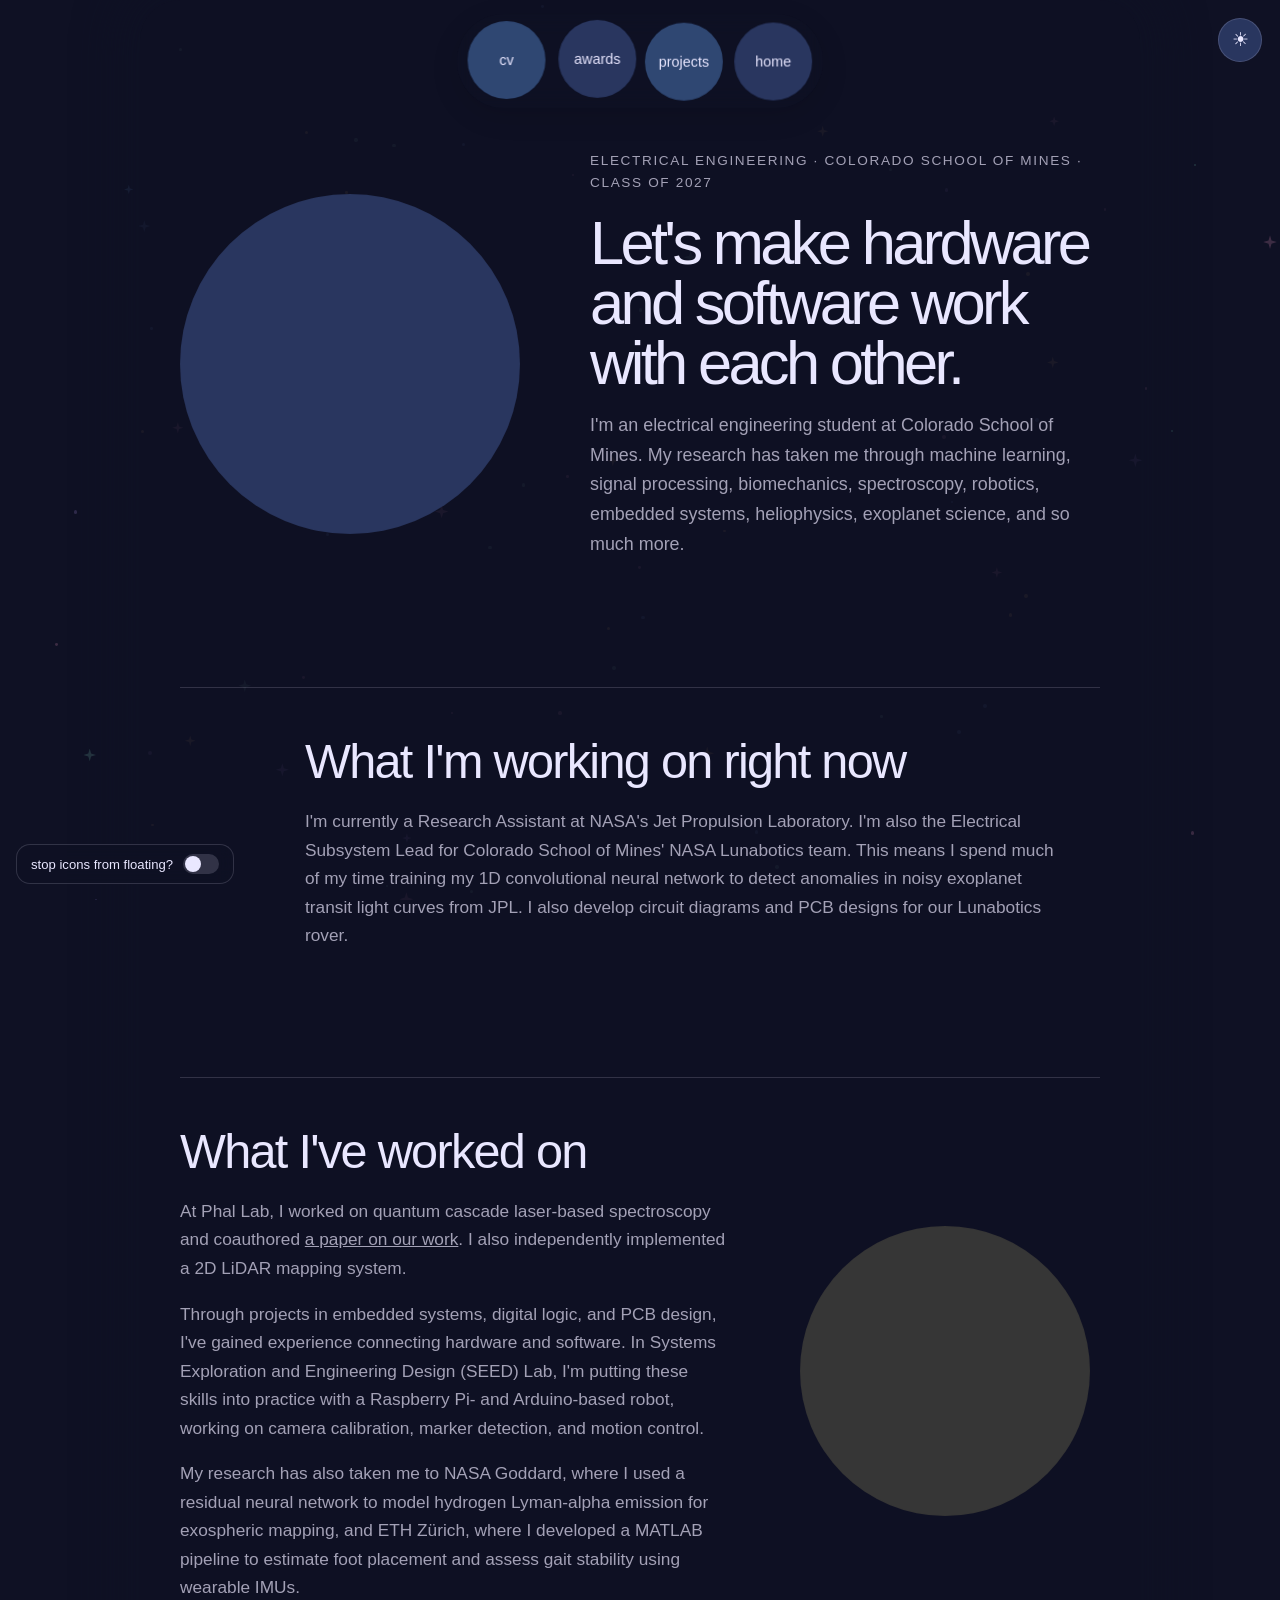
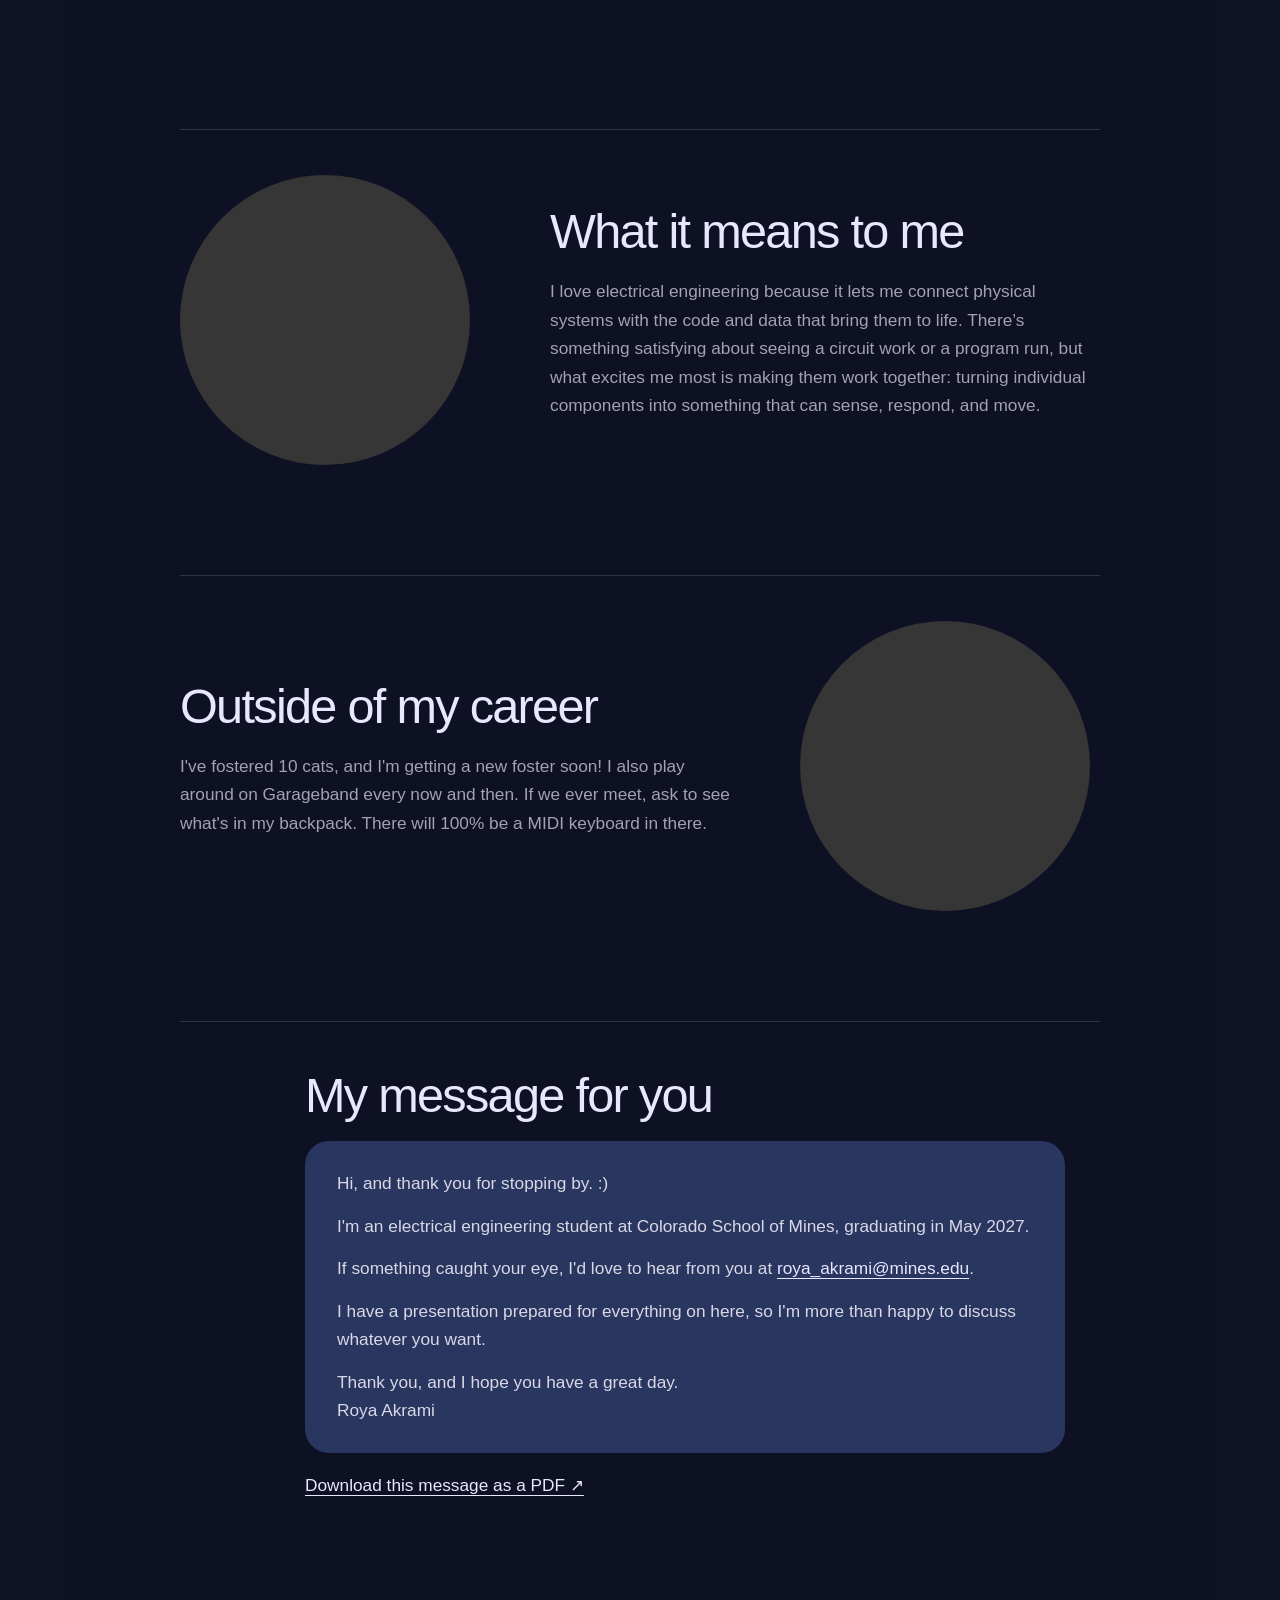
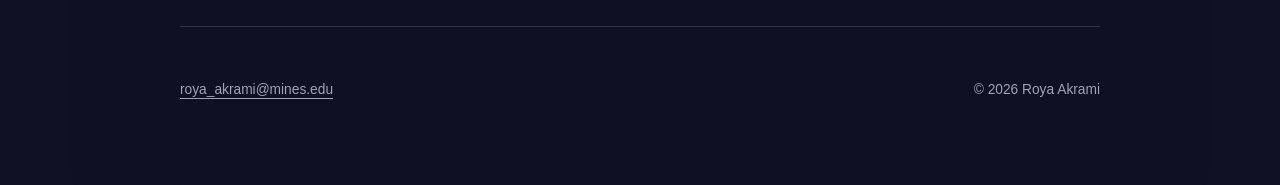
==== commit fa7cf3cb: "Update about.html" ====
--- a/about.html
+++ b/about.html
@@ -75,15 +75,15 @@
         </div>
       </section>
 
-
-      <section class="content-block split-section reverse">
-        <div data-title="Presenting" data-caption="Presenting my work. Add a caption about the event." class="round-photo medium-photo bubble-lavender-light" style="--photo:url('assets/photos/about-presentation.jpg')">
+            <section class="content-block split-section">
+        <div>
+          <span class="section-number"> </span>
+          <h2>Outside of my career</h2>
+        
+          <p>I've fostered 10 cats, and I'm getting a new foster soon! I also play around on Garageband every now and then. If we ever meet, ask to see what's in my backpack. There will 100% be a MIDI keyboard in there.</p>
+        </div>
+        <div data-title="Research" data-caption="A moment from my research. Add a caption about where and when this was taken." class="round-photo medium-photo bubble-sage" style="--photo:url('assets/photos/about-research.jpg')">
           
-        </div>
-        <div>
-      <span class="section-number">  </span>
-          <h2>Outside of my career</h2>
-          <p>I've fostered 10 cats, and I'm getting a new foster soon! I also play around on Garageband every now and then. If we ever meet, ask to see what's in my backpack. There will 100% be a MIDI keyboard in there.</p>
         </div>
       </section>
       
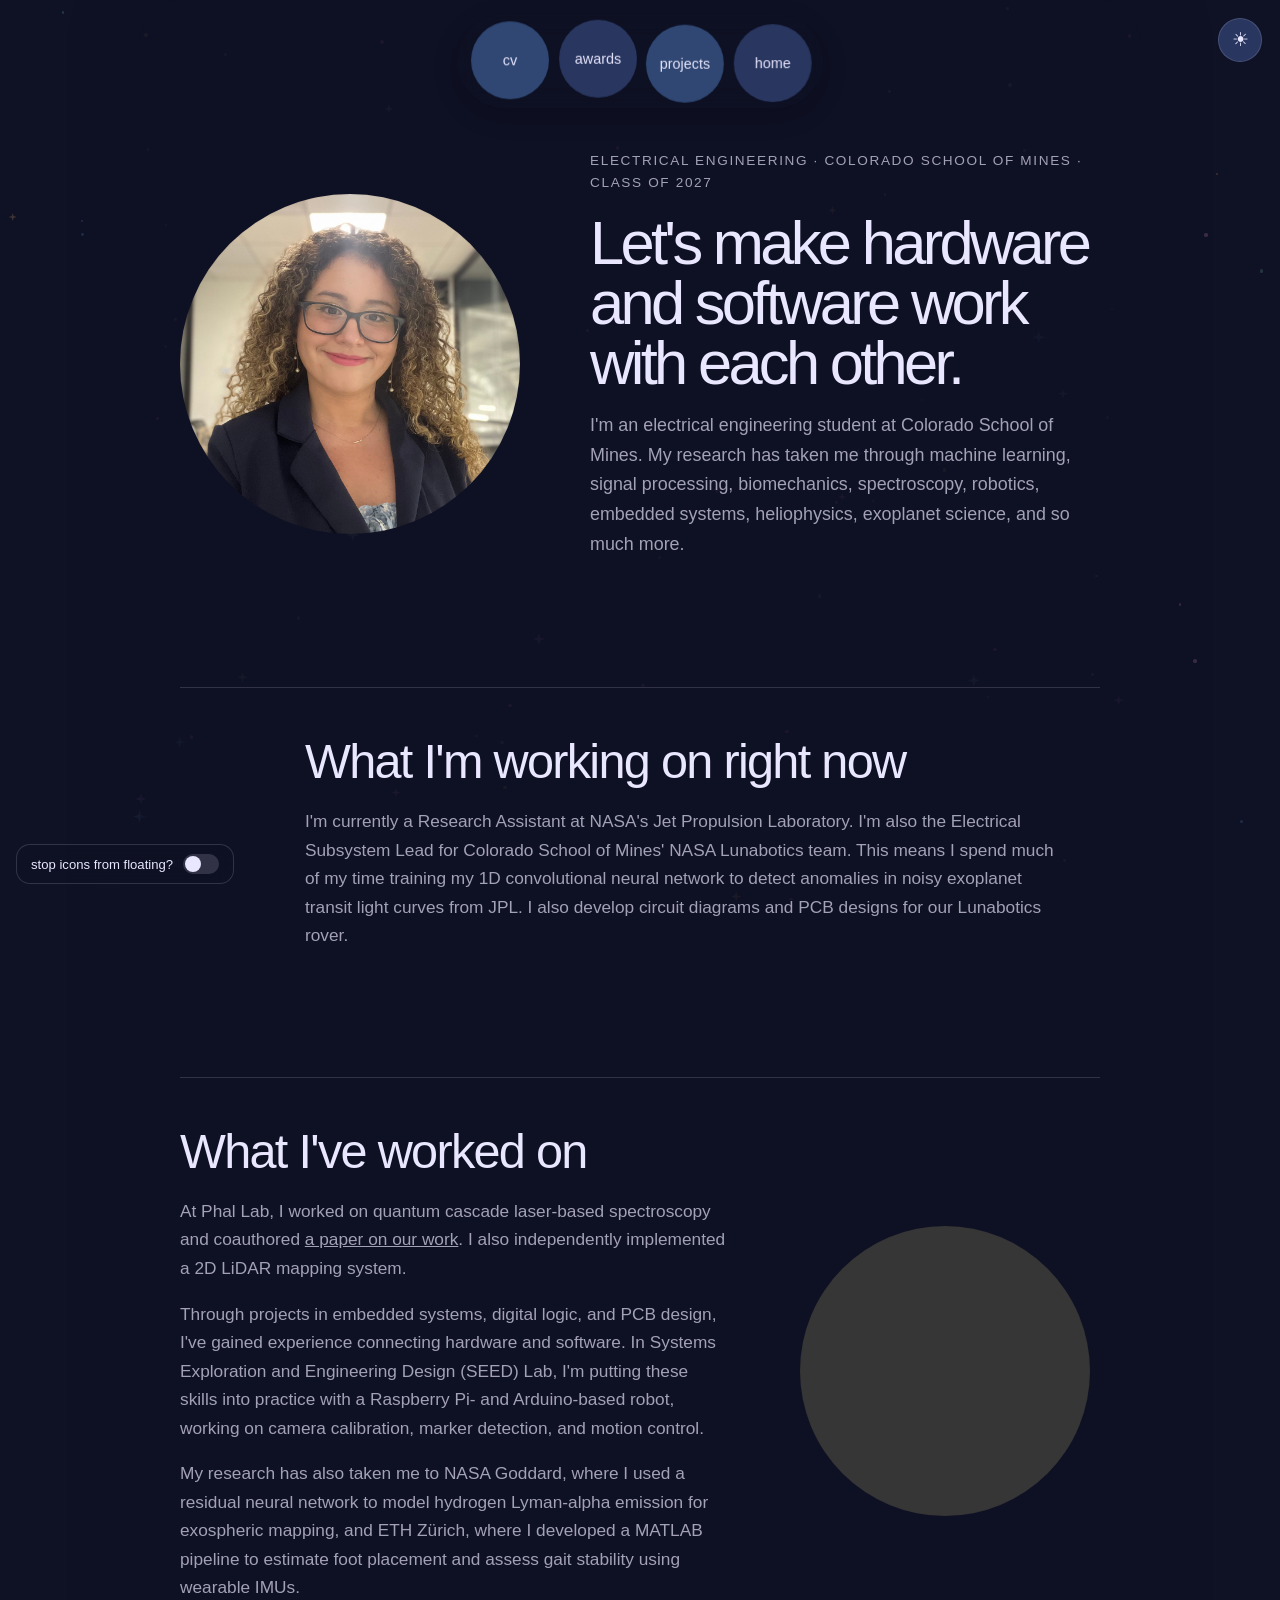
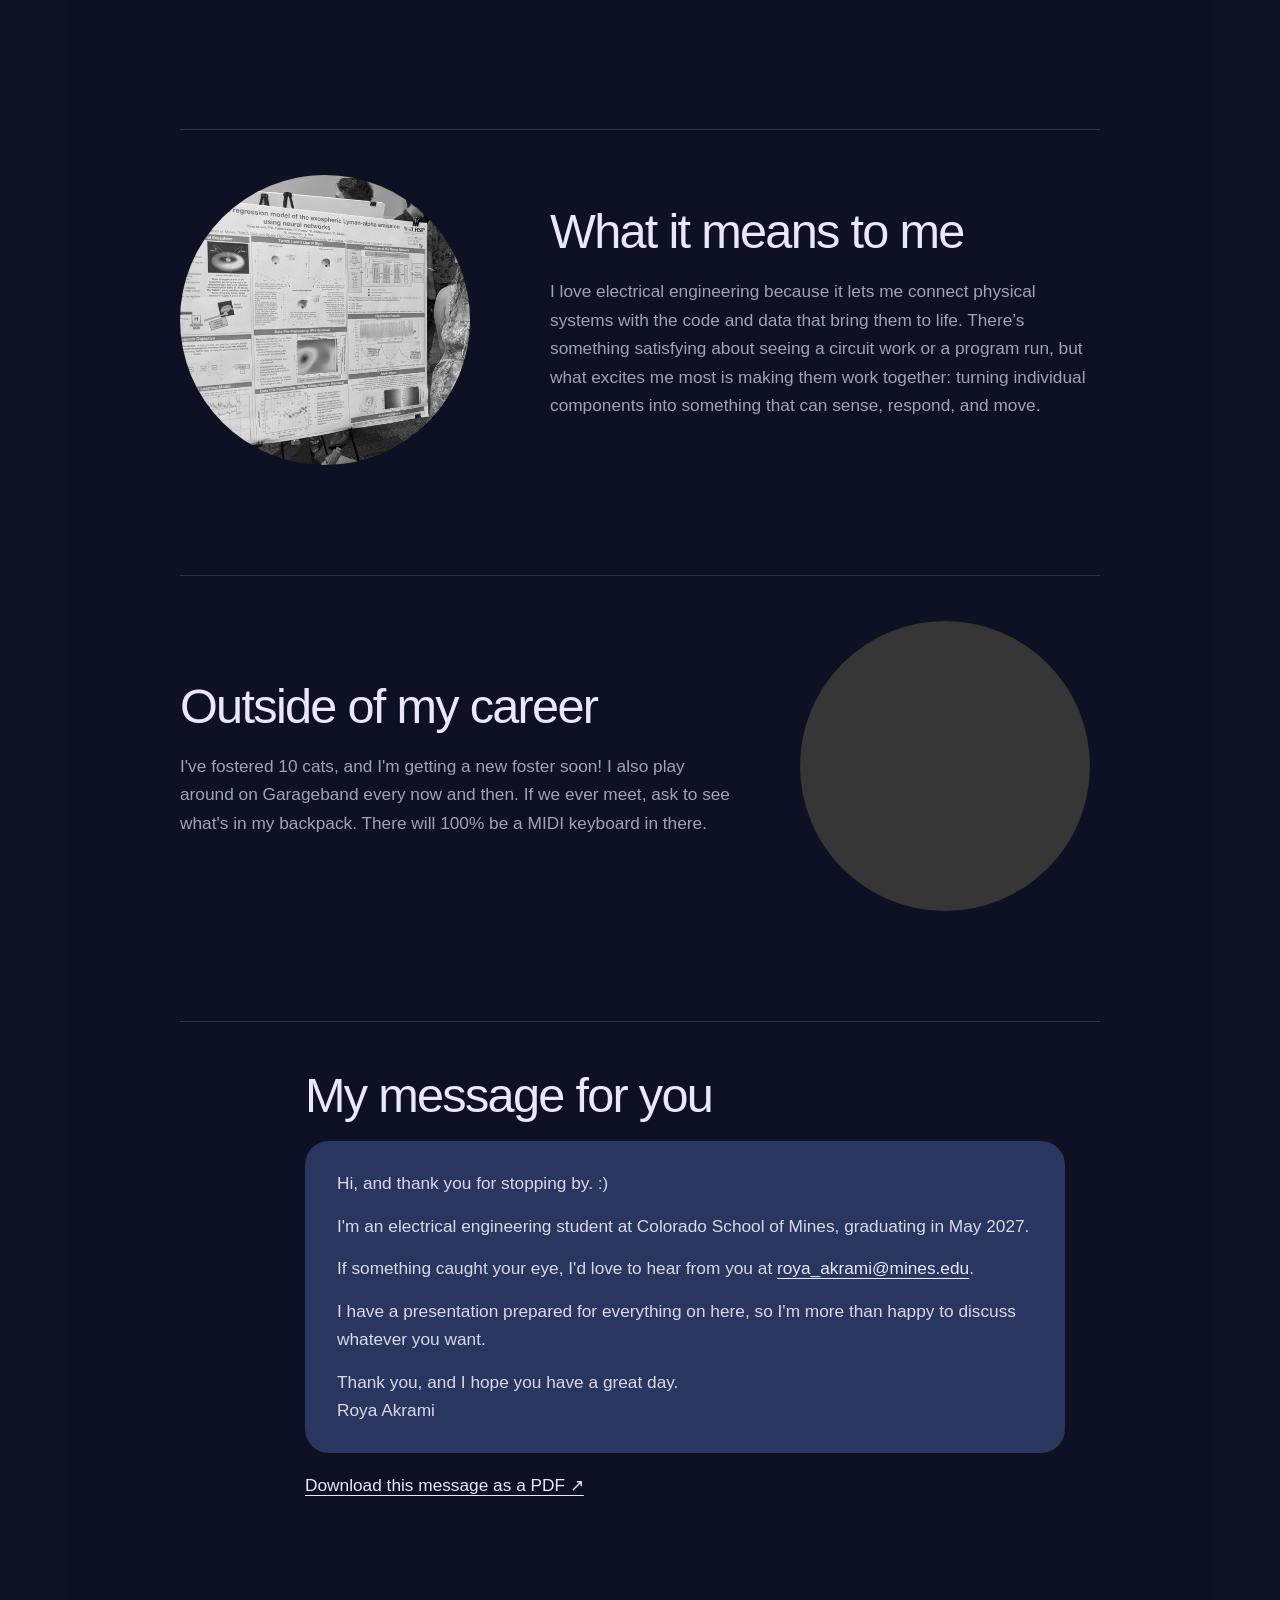
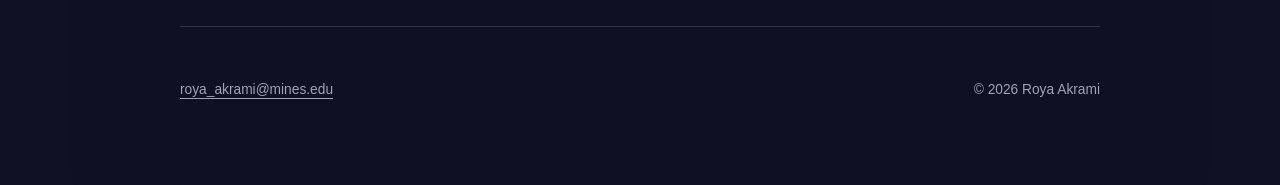
==== commit 15a28dbc: "Update about.html" ====
--- a/about.html
+++ b/about.html
@@ -82,9 +82,12 @@
         
           <p>I've fostered 10 cats, and I'm getting a new foster soon! I also play around on Garageband every now and then. If we ever meet, ask to see what's in my backpack. There will 100% be a MIDI keyboard in there.</p>
         </div>
-        <div data-title="Research" data-caption="A moment from my research. Add a caption about where and when this was taken." class="round-photo medium-photo bubble-sage" style="--photo:url('assets/photos/about-research.jpg')">
-          
-        </div>
+       <div
+  data-title="Outside of my career"
+  data-caption="A little of my life outside engineering."
+  class="round-photo medium-photo bubble-sage"
+  style="--photo:url('assets/photos/about-personal.jpg')">
+</div>
       </section>
       
       <section class="content-block text-section cover-letter" id="cover-letter">
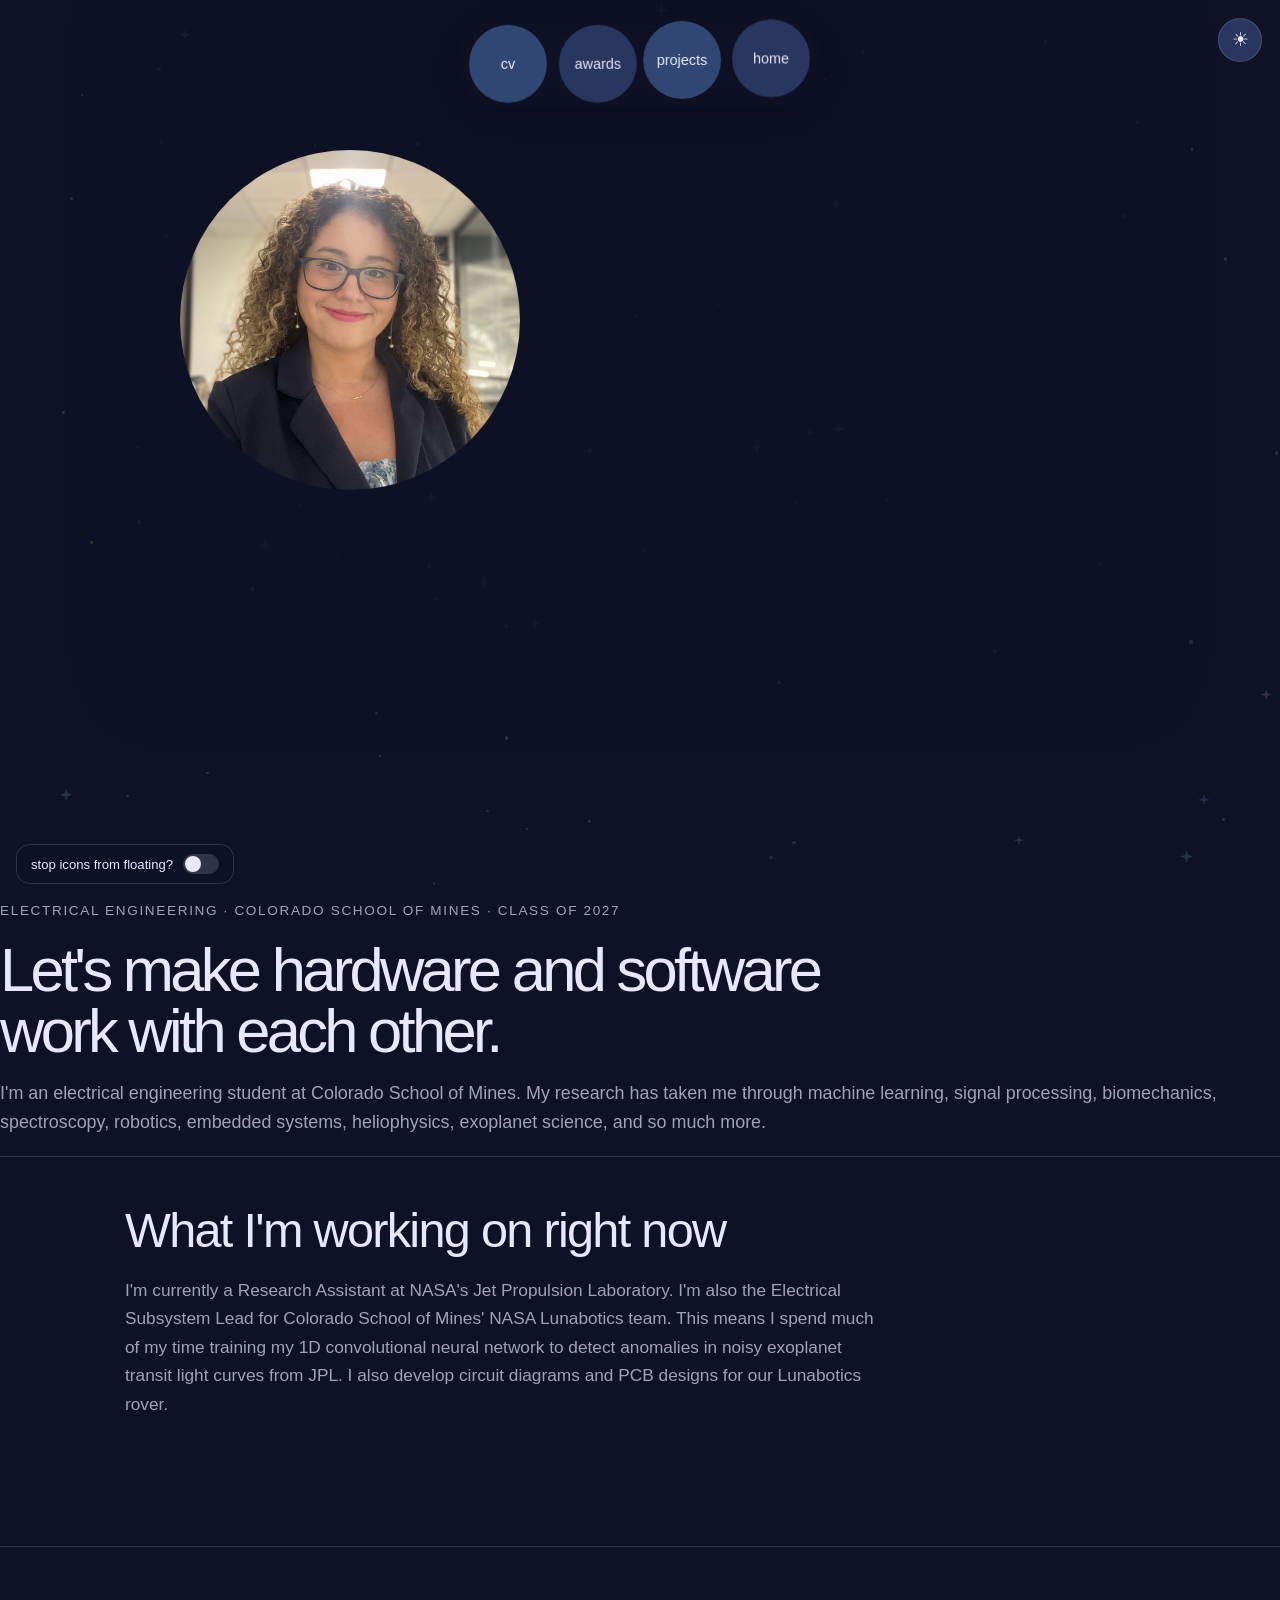
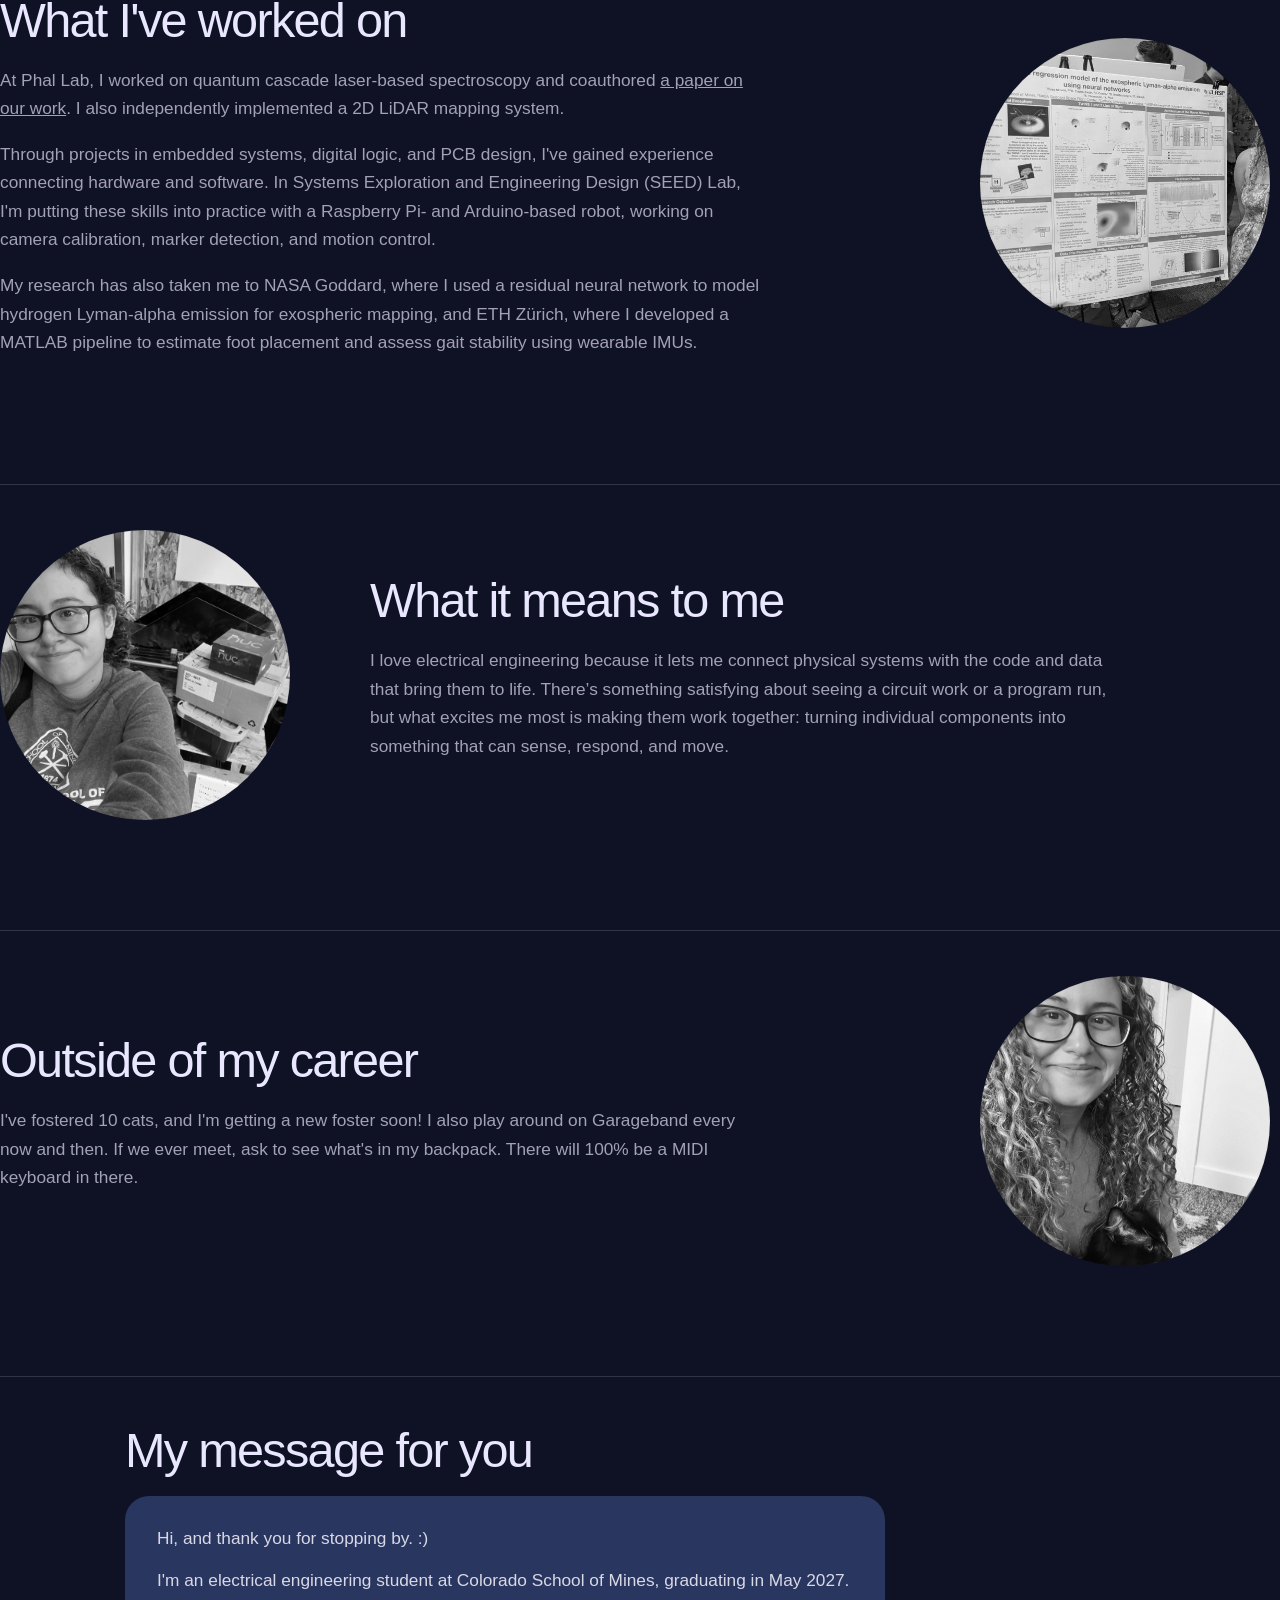
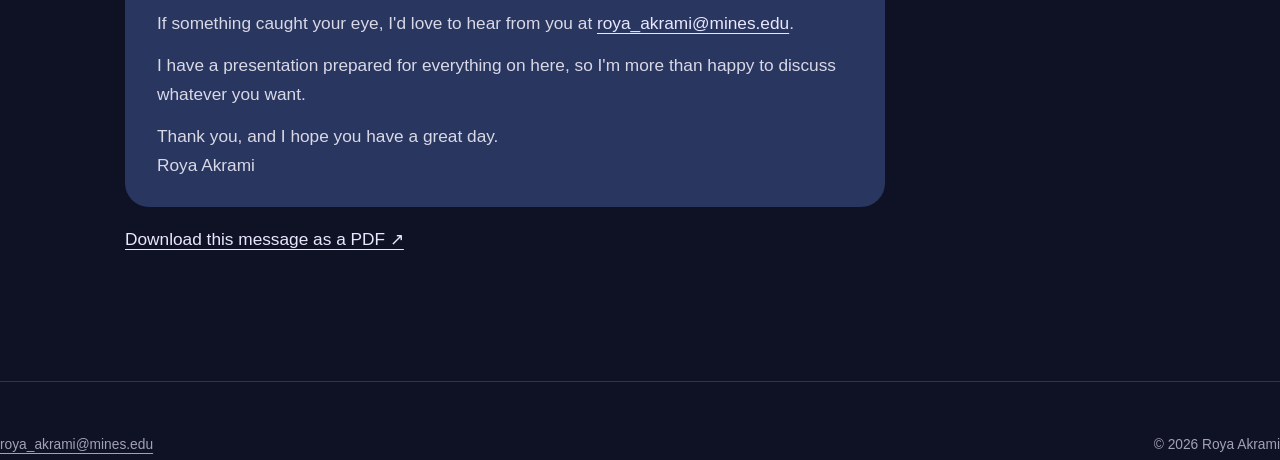
==== commit da7a4f90: "Update about.html" ====
--- a/about.html
+++ b/about.html
@@ -30,8 +30,9 @@
 
     <main class="scroll-content about-content">
       <section class="about-intro content-block">
-        <div data-title="Roya Akrami" data-caption="Headshot." class="round-photo profile-photo" style="--photo:url('assets/photos/profile.jpg')">
-          
+        <div class="round-photo profile-photo"
+     style="--photo:url('assets/photos/profile.jpg')">
+</div>
         </div>
         <div class="intro-copy">
           <p class="kicker">Electrical Engineering · Colorado School of Mines · Class of 2027</p>
--- a/styles.css
+++ b/styles.css
@@ -573,7 +573,12 @@
 .project-search input { width: 100%; padding: 14px 20px; border: 1px solid var(--line); border-radius: 999px; background: var(--lavender-light); color: var(--ink); font: inherit; font-size: 1rem; }
 .project-search input:focus-visible { outline: 3px solid var(--ink); outline-offset: 3px; }
 .project-search p { margin: 0; min-height: 1.4em; color: var(--muted); font-size: .88rem; }
-.round-photo:not(.profile-photo).logo-photo { background-color: #fff; background-size: 72%; background-repeat: no-repeat; filter: none; }
+.round-photo:not(.profile-photo).logo-photo {
+  background-color: #fff;
+  background-size: 85%;
+  background-repeat: no-repeat;
+  filter: grayscale(100%);
+}
 .round-photo::after { display: none; }
 .proj-empty { margin: 0 0 110px; color: var(--muted); font-size: 1.1rem; }
 
@@ -597,3 +602,9 @@
 h2 { letter-spacing: -.035em; }
 .name-bubble { letter-spacing: -.055em; }
 .award-item h2, .story-copy h2 { font-weight: 500; }
+
+/* lunabotics logo restore color when hovering */
+.round-photo:not(.profile-photo).logo-photo:hover,
+.round-photo:not(.profile-photo).logo-photo:focus-visible {
+  filter: grayscale(0%);
+}
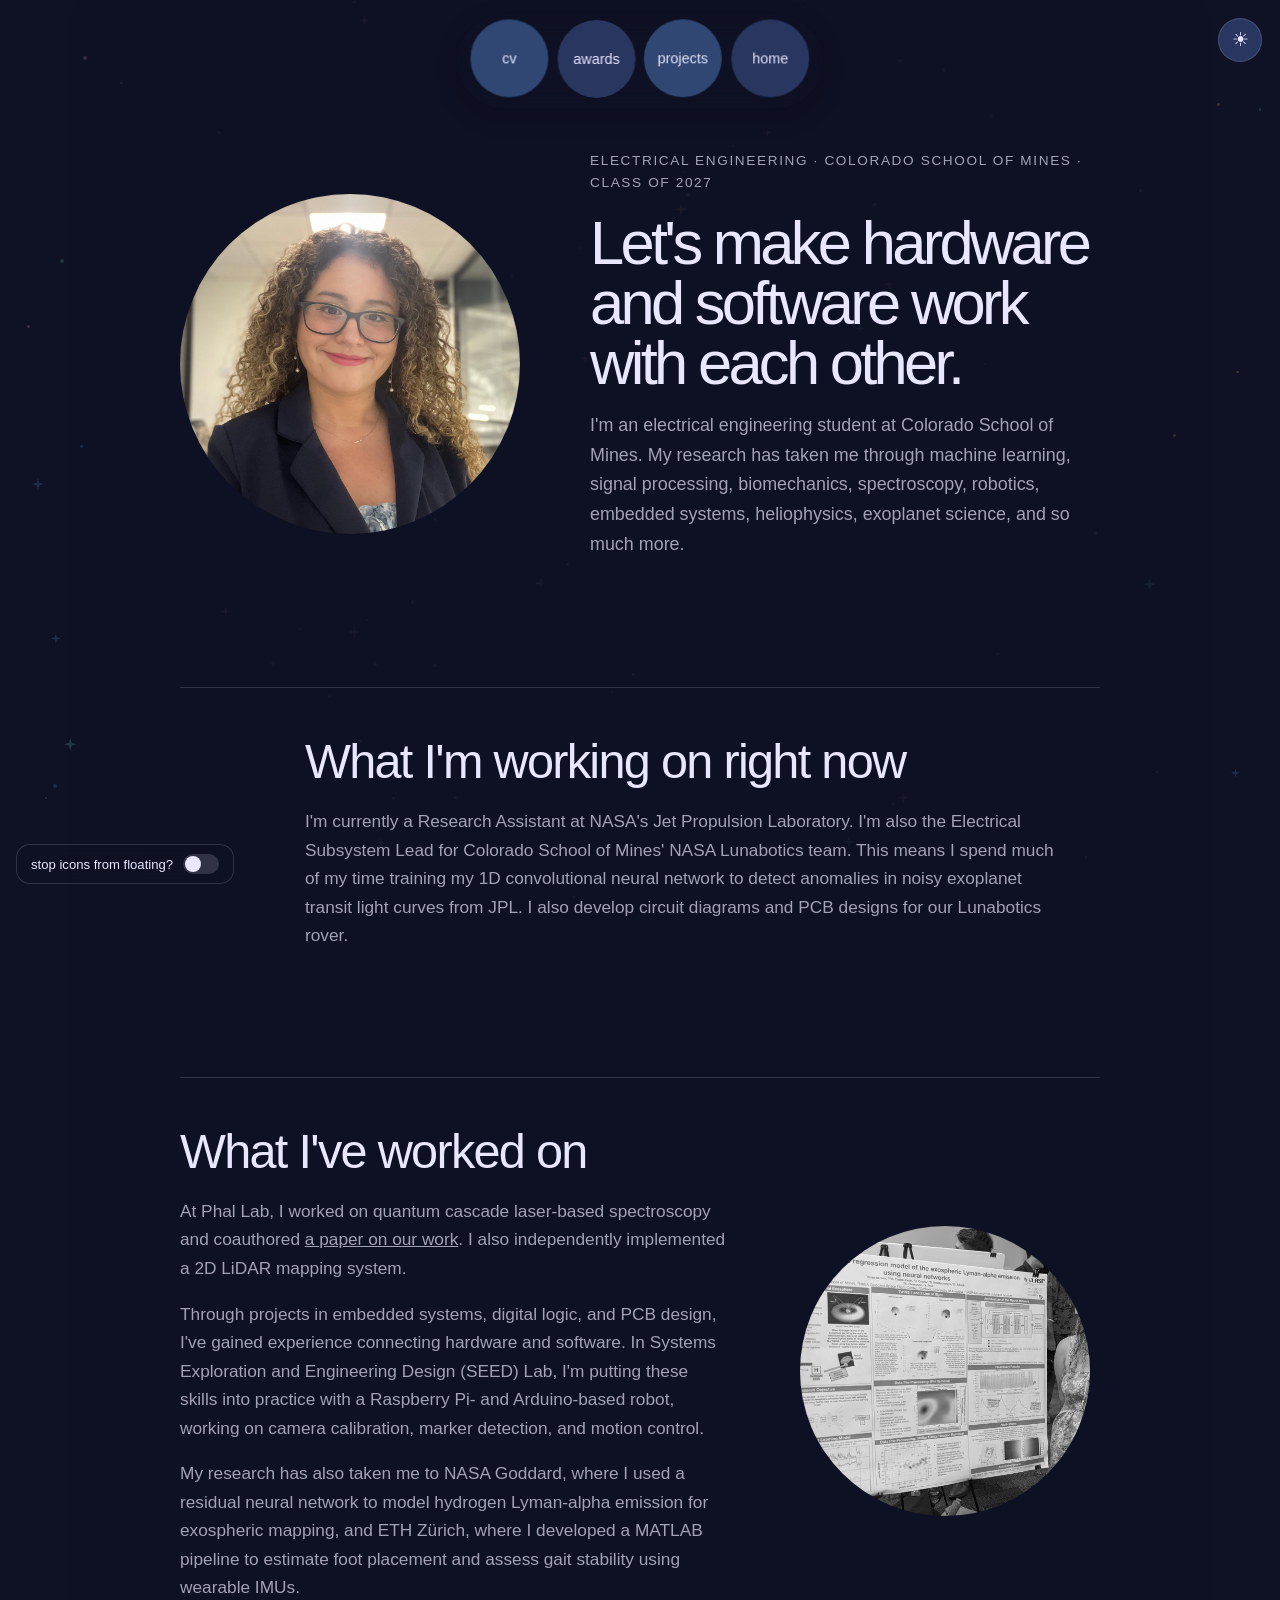
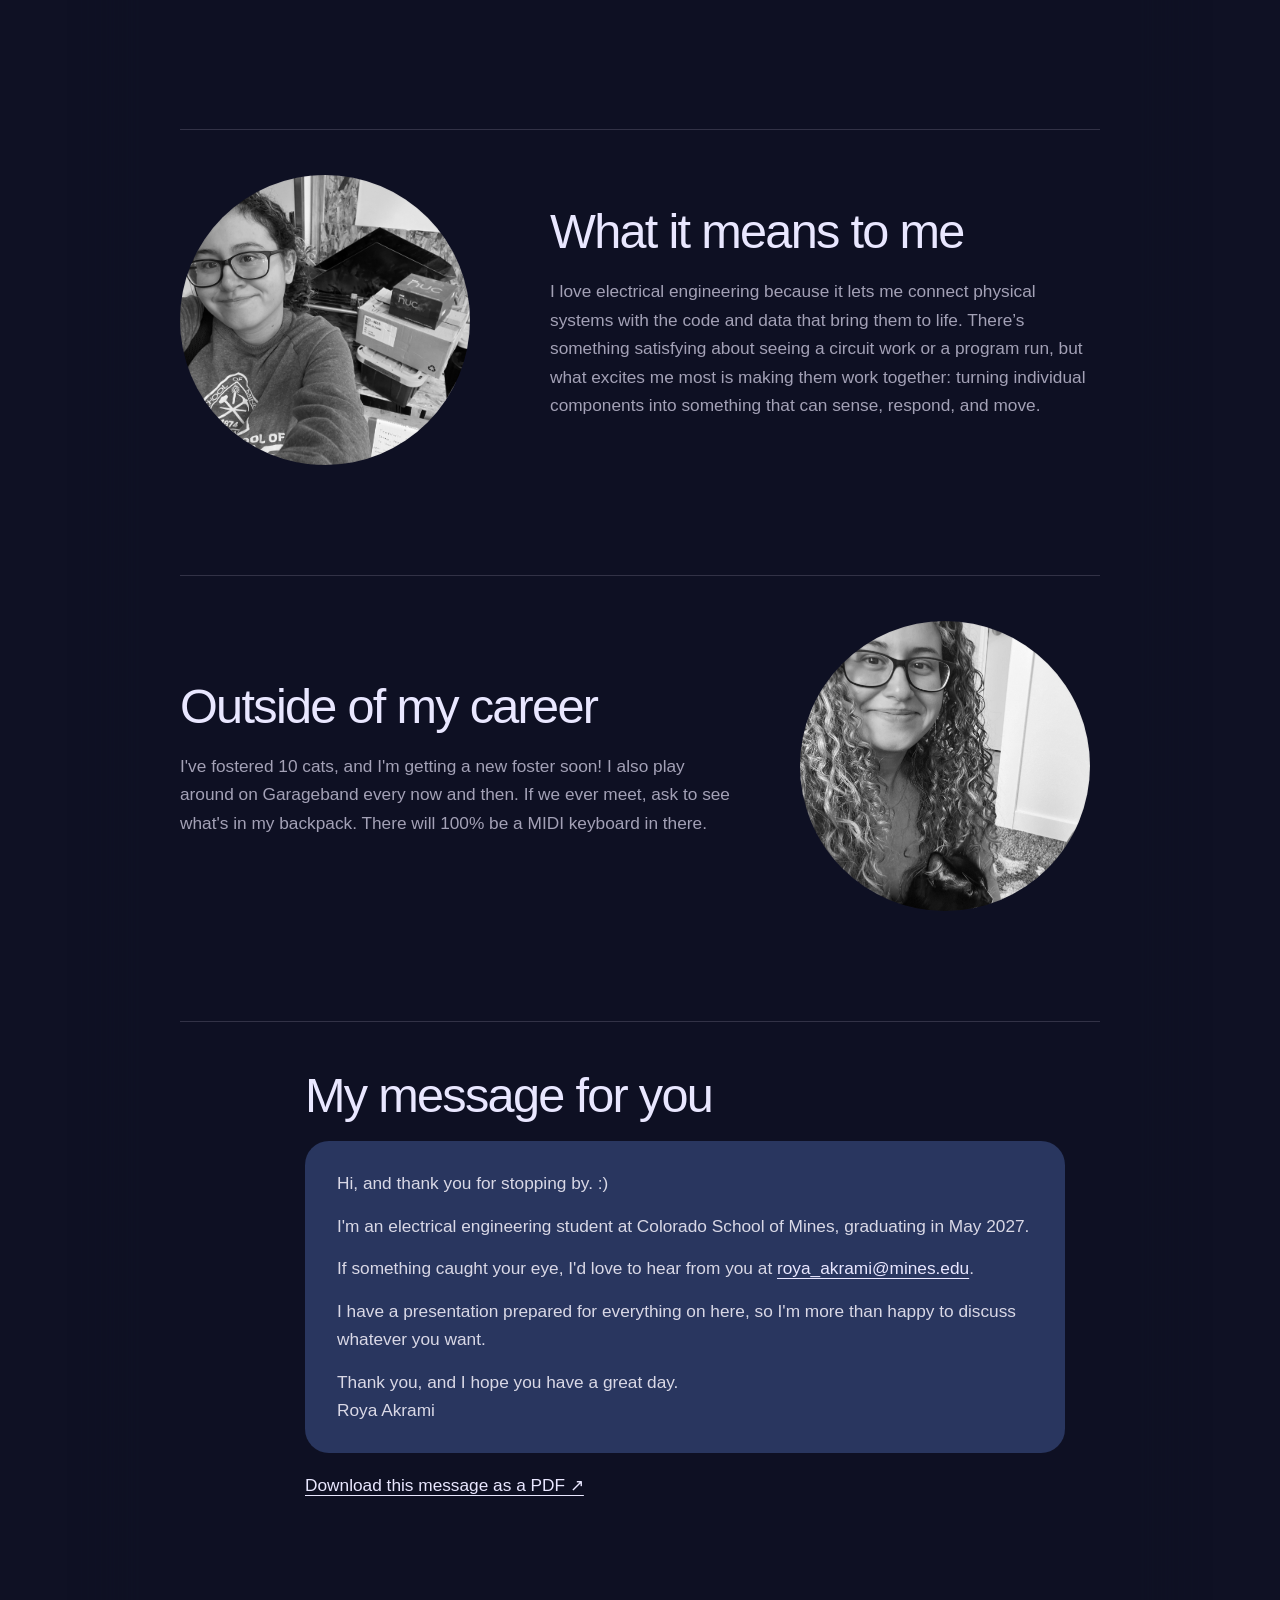
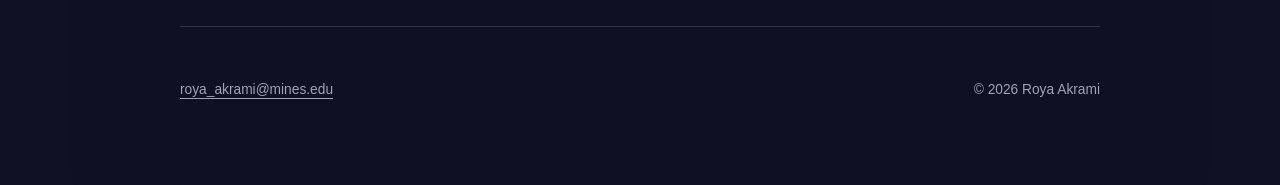
==== commit f27b8c11: "Update about.html" ====
--- a/about.html
+++ b/about.html
@@ -33,7 +33,6 @@
         <div class="round-photo profile-photo"
      style="--photo:url('assets/photos/profile.jpg')">
 </div>
-        </div>
         <div class="intro-copy">
           <p class="kicker">Electrical Engineering · Colorado School of Mines · Class of 2027</p>
           <h1>Let's make hardware and software work with each other.</h1>
--- a/styles.css
+++ b/styles.css
@@ -608,3 +608,10 @@
 .round-photo:not(.profile-photo).logo-photo:focus-visible {
   filter: grayscale(0%);
 }
+
+
+/* dont let the profile photo be clicked */
+.profile-photo {
+  cursor: default;
+  pointer-events: none;
+}
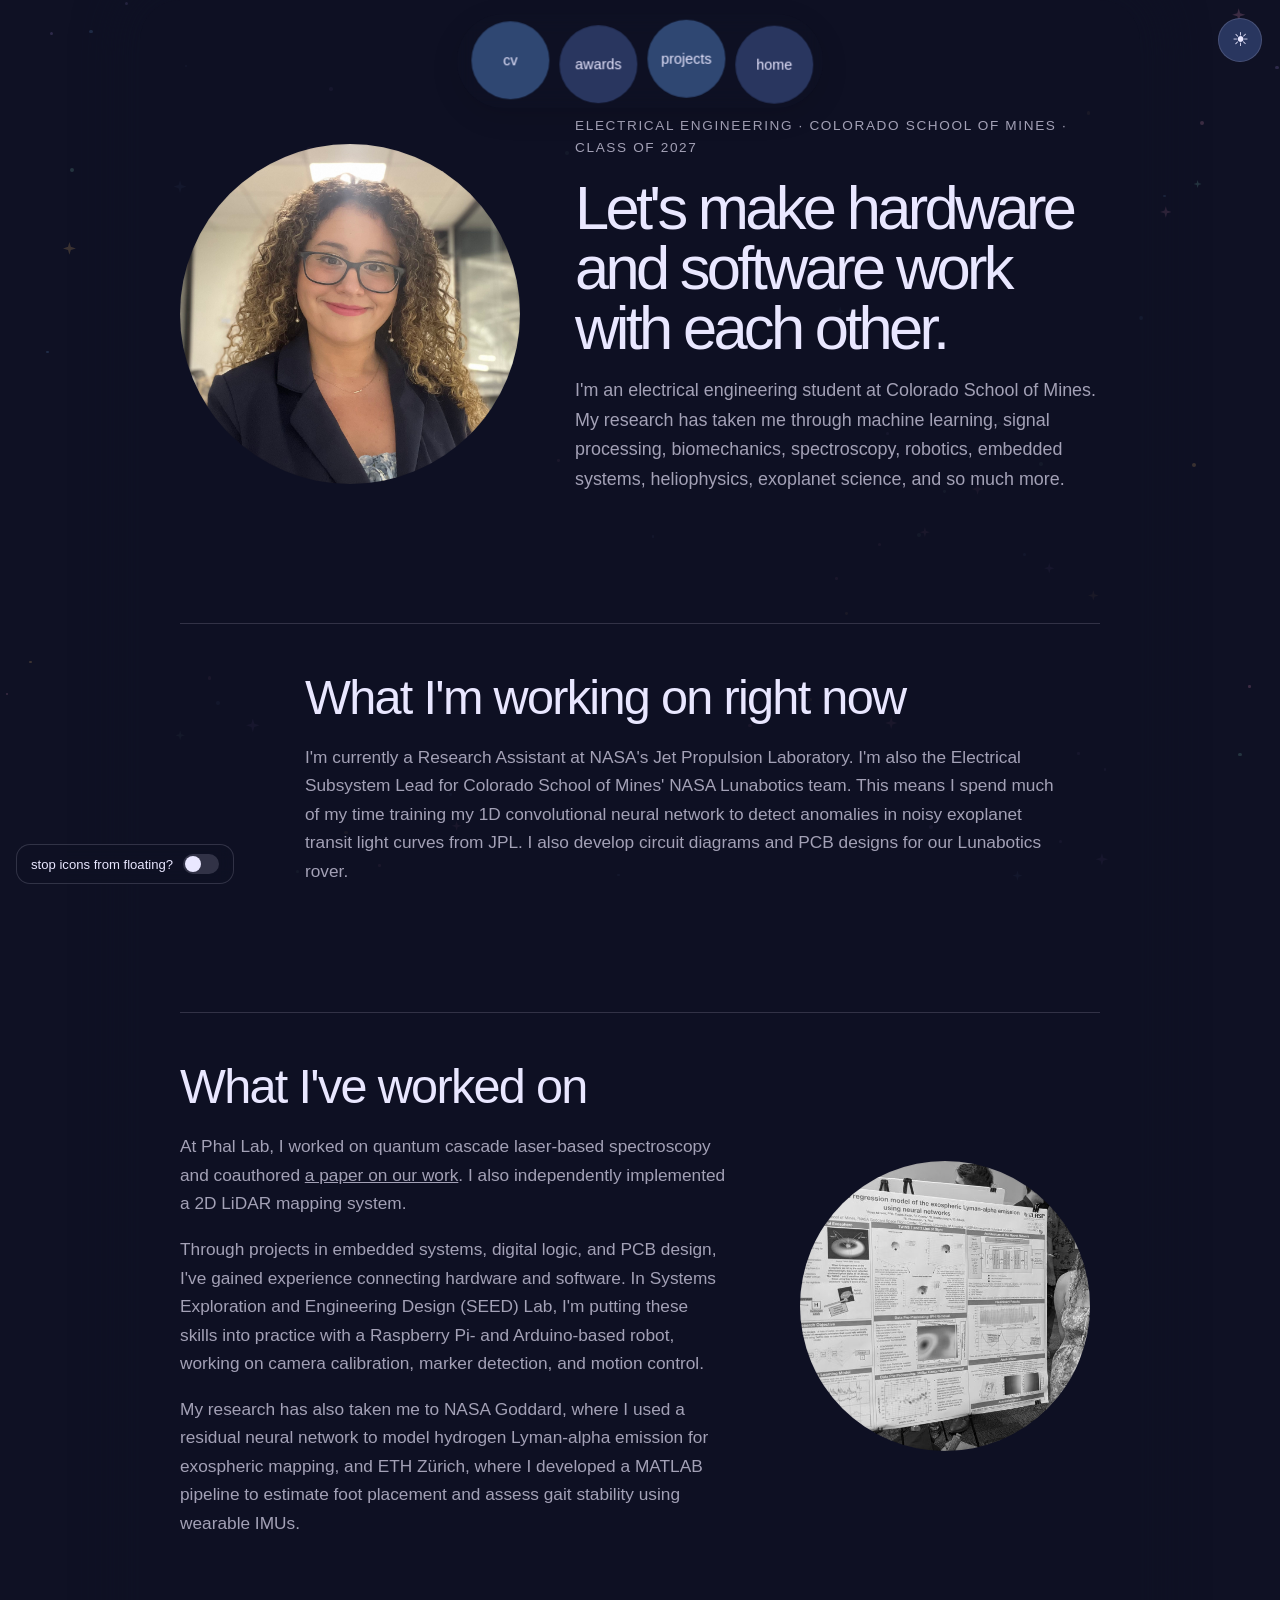
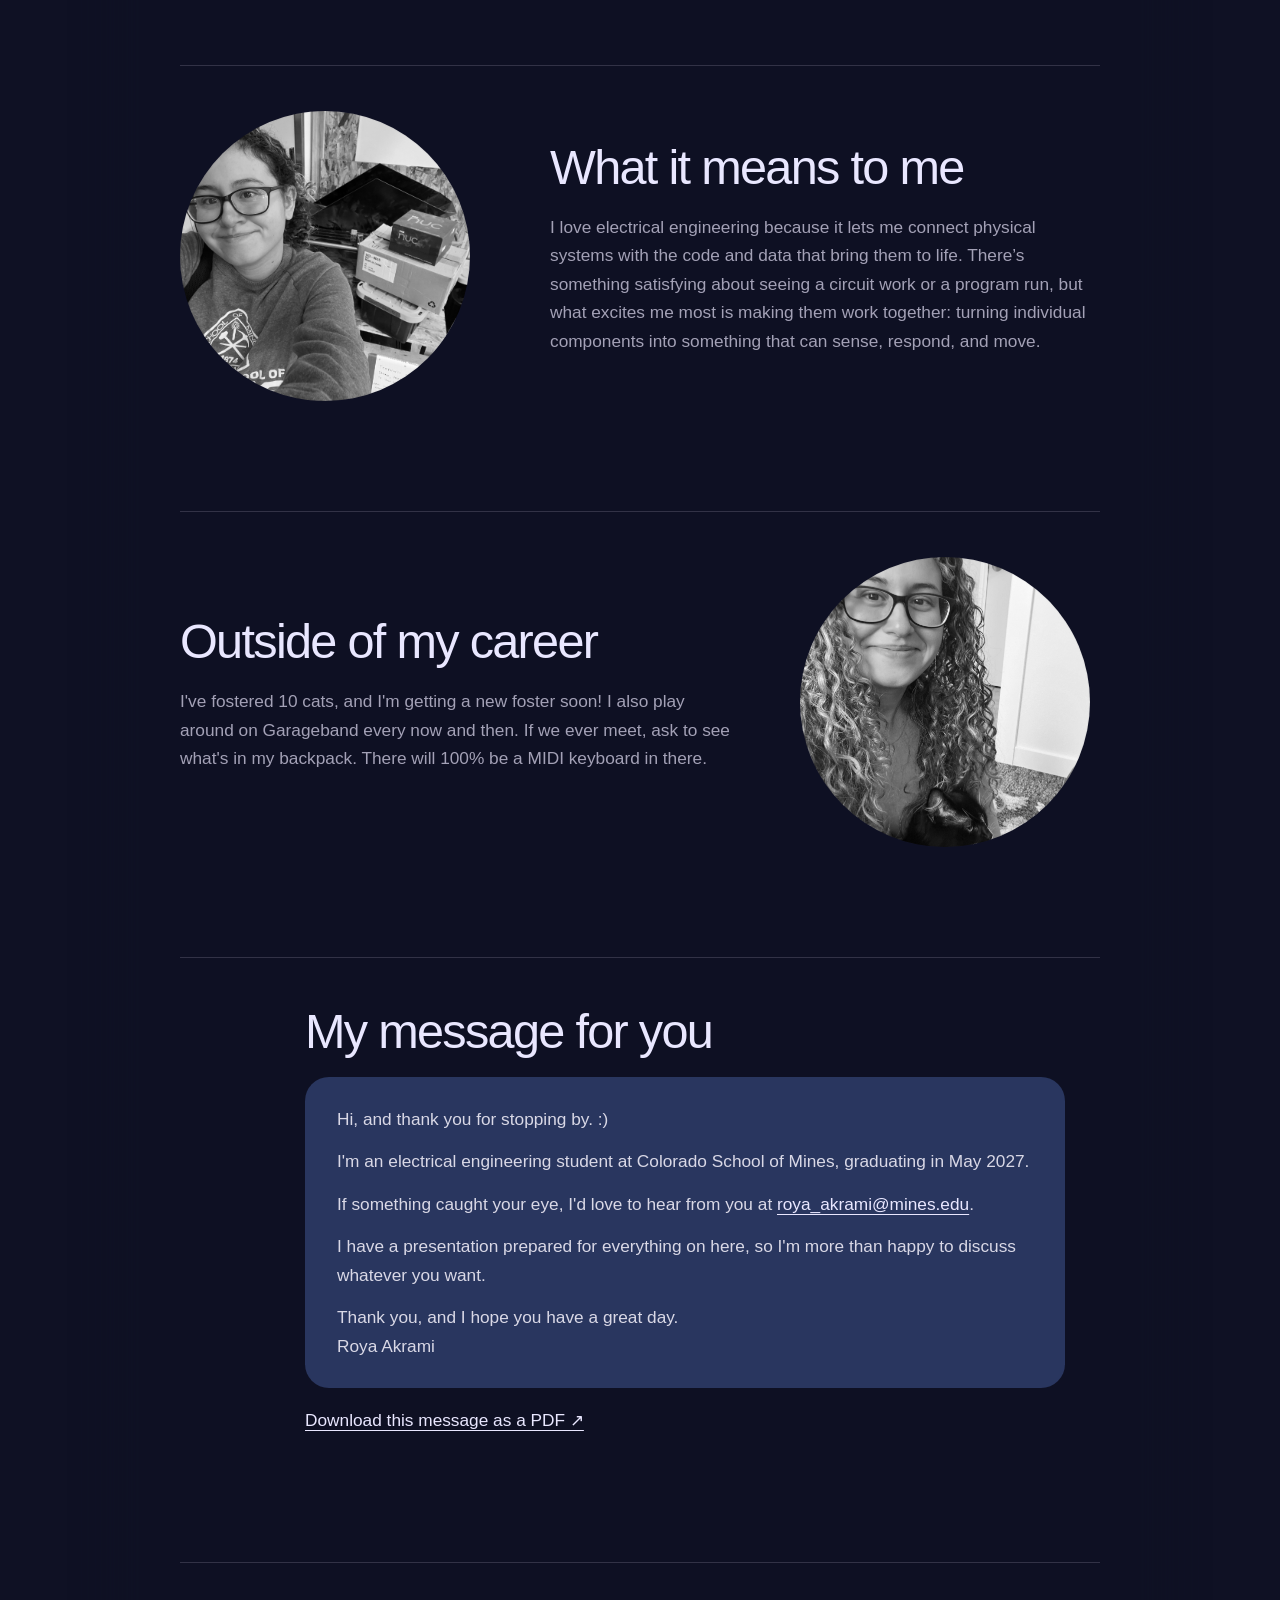
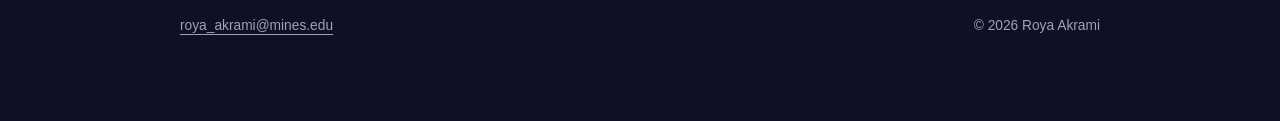
==== commit 78597b6f: "Update about.html" ====
--- a/about.html
+++ b/about.html
@@ -59,7 +59,7 @@
         
           <p>My research has also taken me to NASA Goddard, where I used a residual neural network to model hydrogen Lyman-alpha emission for exospheric mapping, and ETH Zürich, where I developed a MATLAB pipeline to estimate foot placement and assess gait stability using wearable IMUs.</p>
         </div>
-        <div data-title="Research" data-caption="A moment from my research. Add a caption about where and when this was taken." class="round-photo medium-photo bubble-sage" style="--photo:url('assets/photos/about-research.jpg')">
+        <div data-title="Research" data-caption="During my internship at Goddard Space Flight Center, we had a symposium. In this photo, I'm presenting my 28-Layer Residual Neural Network that I developed to predict Hydrogen Lyman-Alpha emissions in the Earth's exosphere." class="round-photo medium-photo bubble-sage" style="--photo:url('assets/photos/about-research.jpg')">
           
         </div>
       </section>
--- a/styles.css
+++ b/styles.css
@@ -615,3 +615,24 @@
   cursor: default;
   pointer-events: none;
 }
+
+/* about page layout */
+.page-about .scroll-content {
+  padding-top: 115px;
+}
+
+/* keep profile photo and introduction side by side */
+.page-about .about-intro {
+  grid-template-columns: 340px minmax(0, 1fr);
+  gap: 55px;
+  align-items: center;
+}
+
+@media (max-width: 820px) {
+  .page-about .about-intro {
+    grid-template-columns: 1fr;
+    gap: 30px;
+  }
+}
+
+
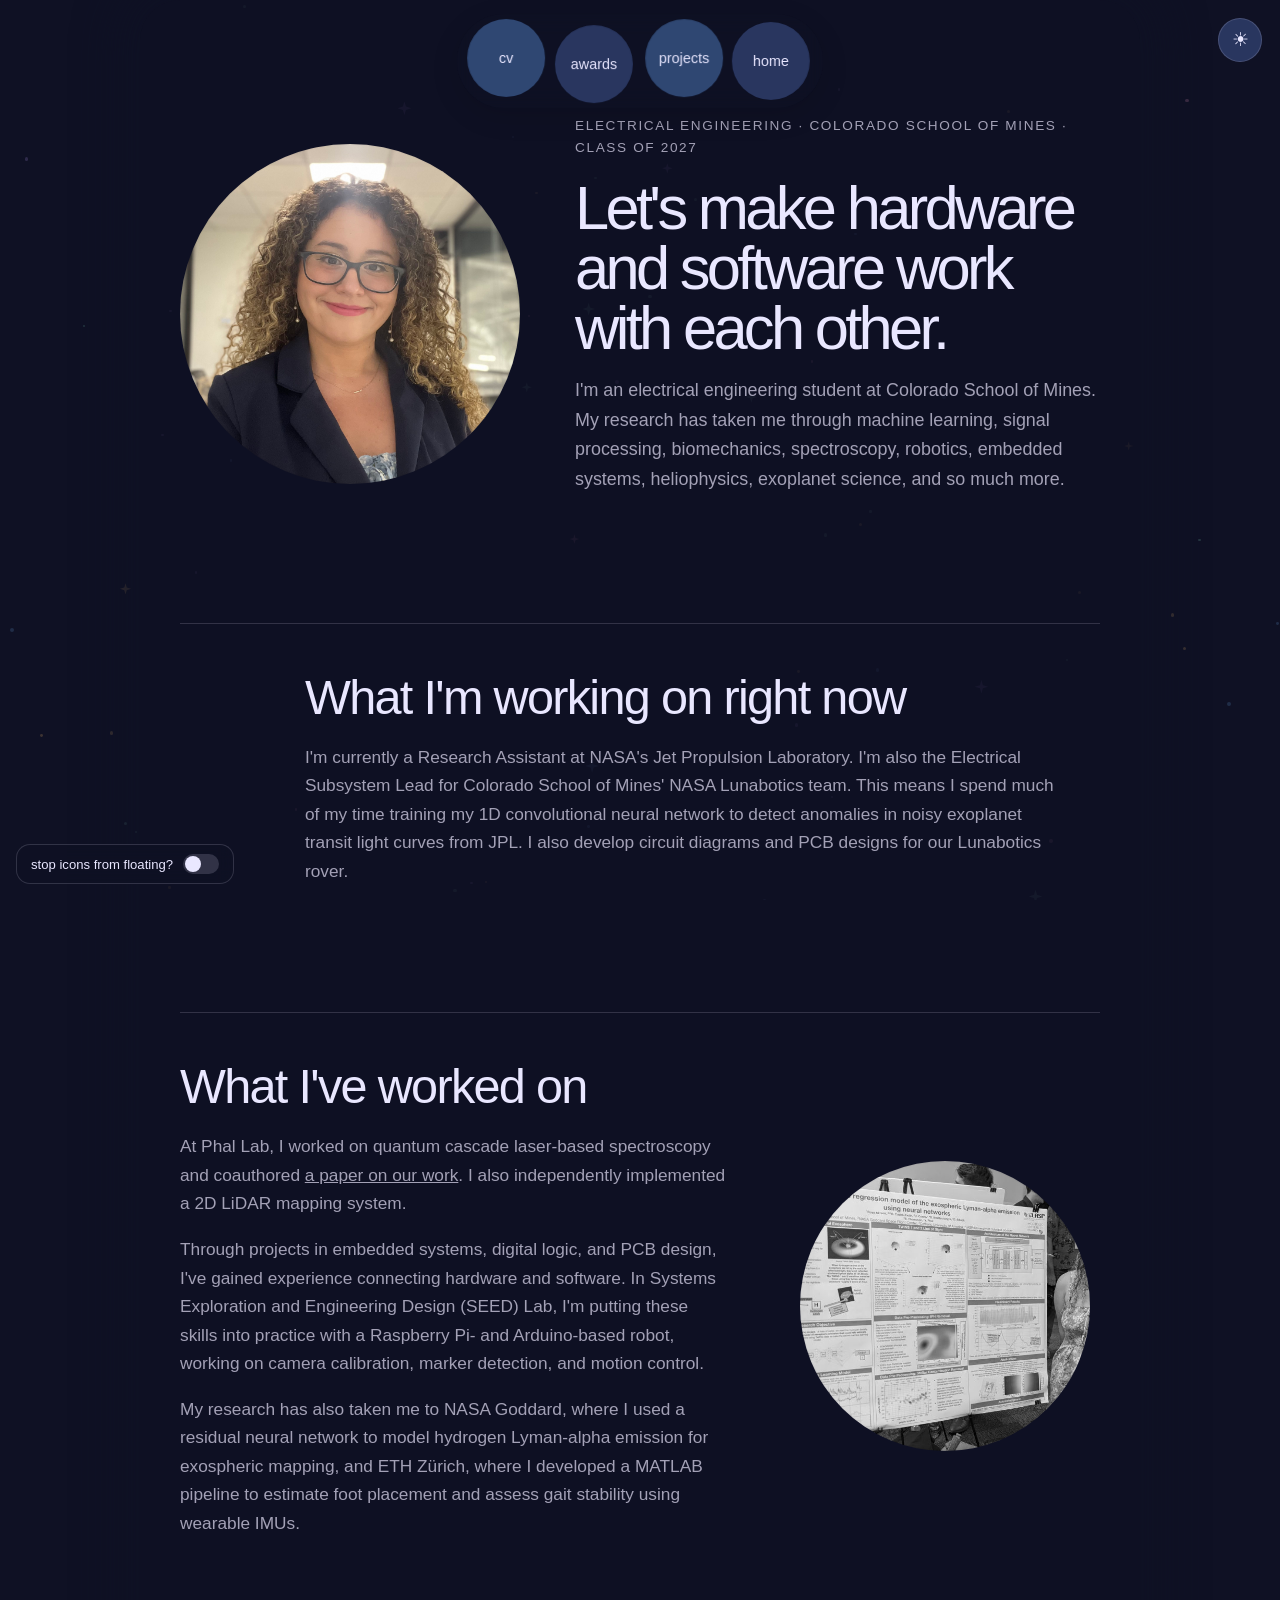
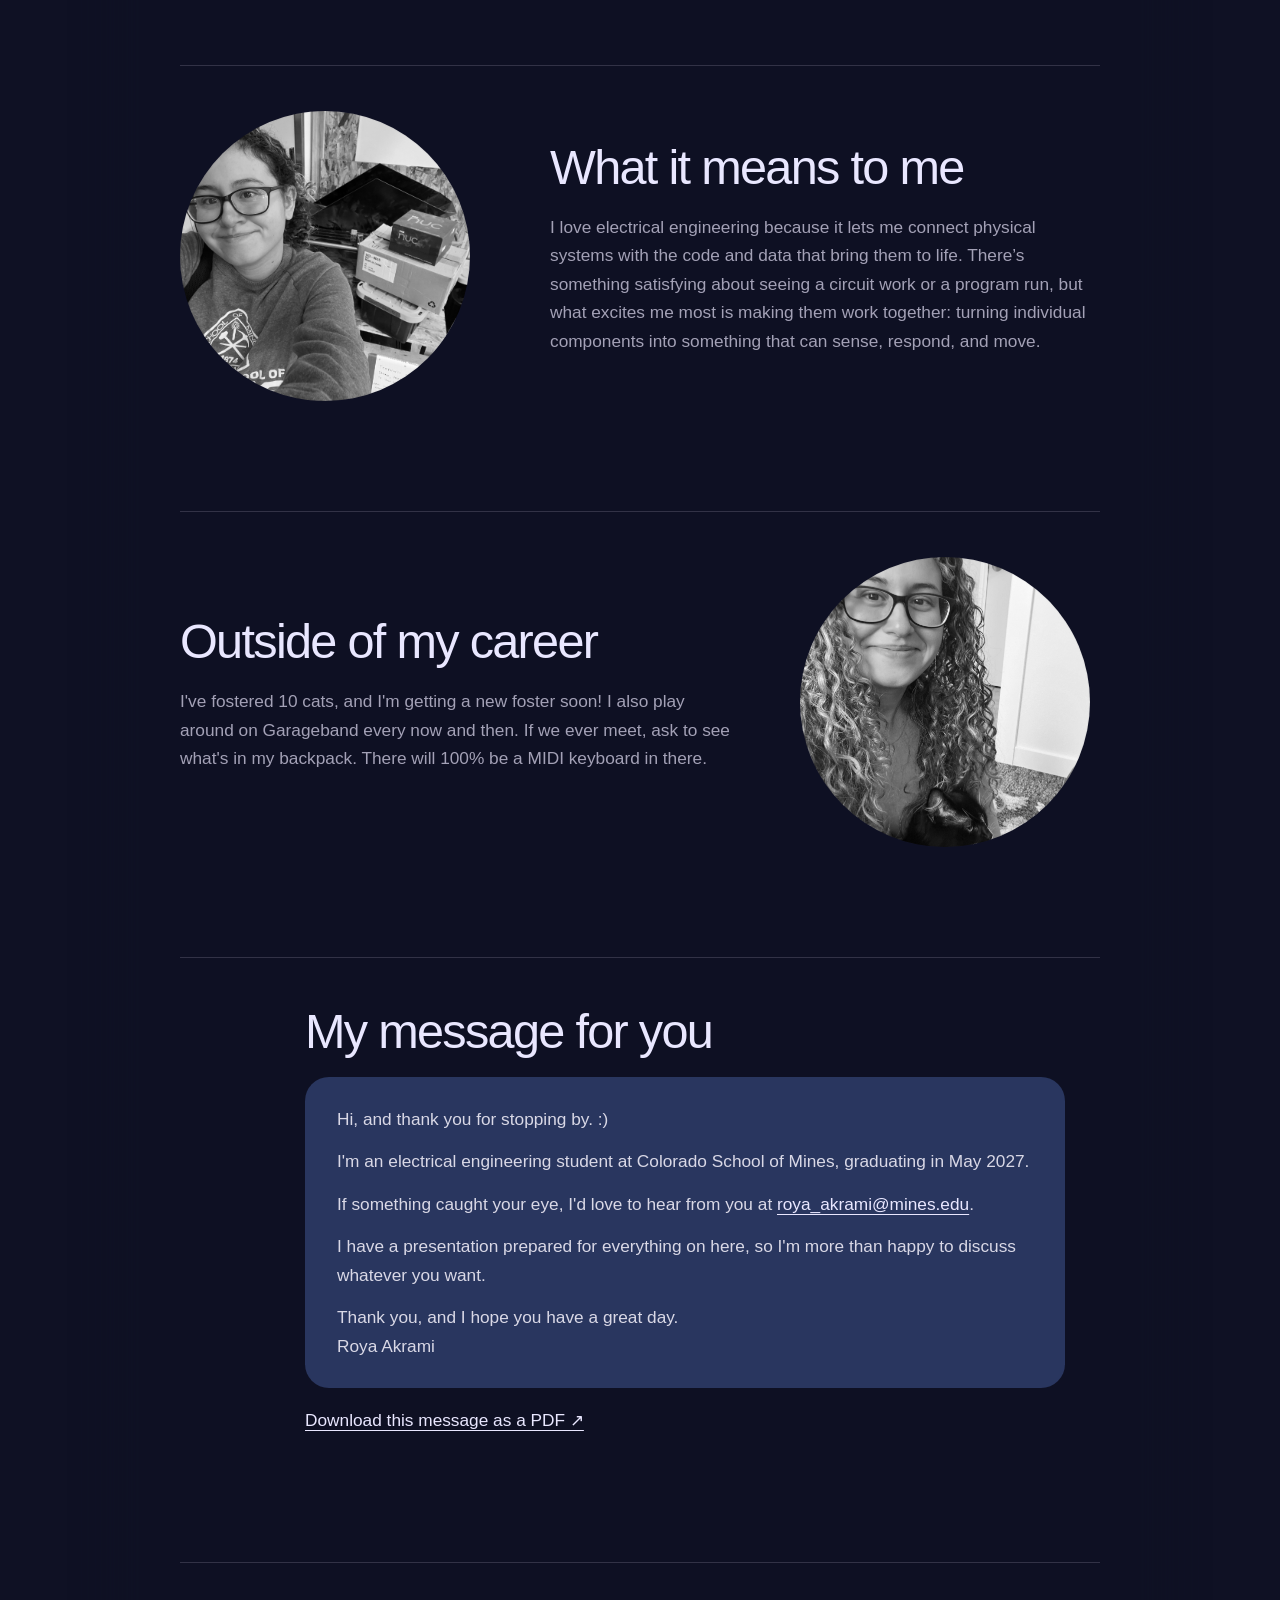
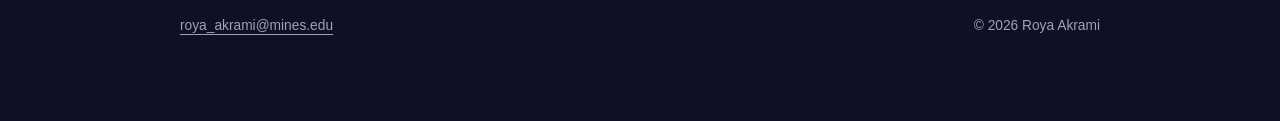
==== commit 6dbfff1a: "Update about.html" ====
--- a/about.html
+++ b/about.html
@@ -65,7 +65,7 @@
       </section>
 
       <section class="content-block split-section reverse">
-        <div data-title="Presenting" data-caption="Presenting my work. Add a caption about the event." class="round-photo medium-photo bubble-lavender-light" style="--photo:url('assets/photos/about-presentation.jpg')">
+        <div data-title="Presenting" data-caption="This is me with the NASA Lunabotics Rover that my team and I are working on. It's a continuation from last year's team, and we have a lot of changes to make!" class="round-photo medium-photo bubble-lavender-light" style="--photo:url('assets/photos/about-presentation.jpg')">
           
         </div>
         <div>
@@ -84,7 +84,7 @@
         </div>
        <div
   data-title="Outside of my career"
-  data-caption="A little of my life outside engineering."
+  data-caption="This is me with Charlotte, my sleepiest foster. She's been adopted into a home where she rests all day with another cat that looks like Garfield."
   class="round-photo medium-photo bubble-sage"
   style="--photo:url('assets/photos/about-personal.jpg')">
 </div>
